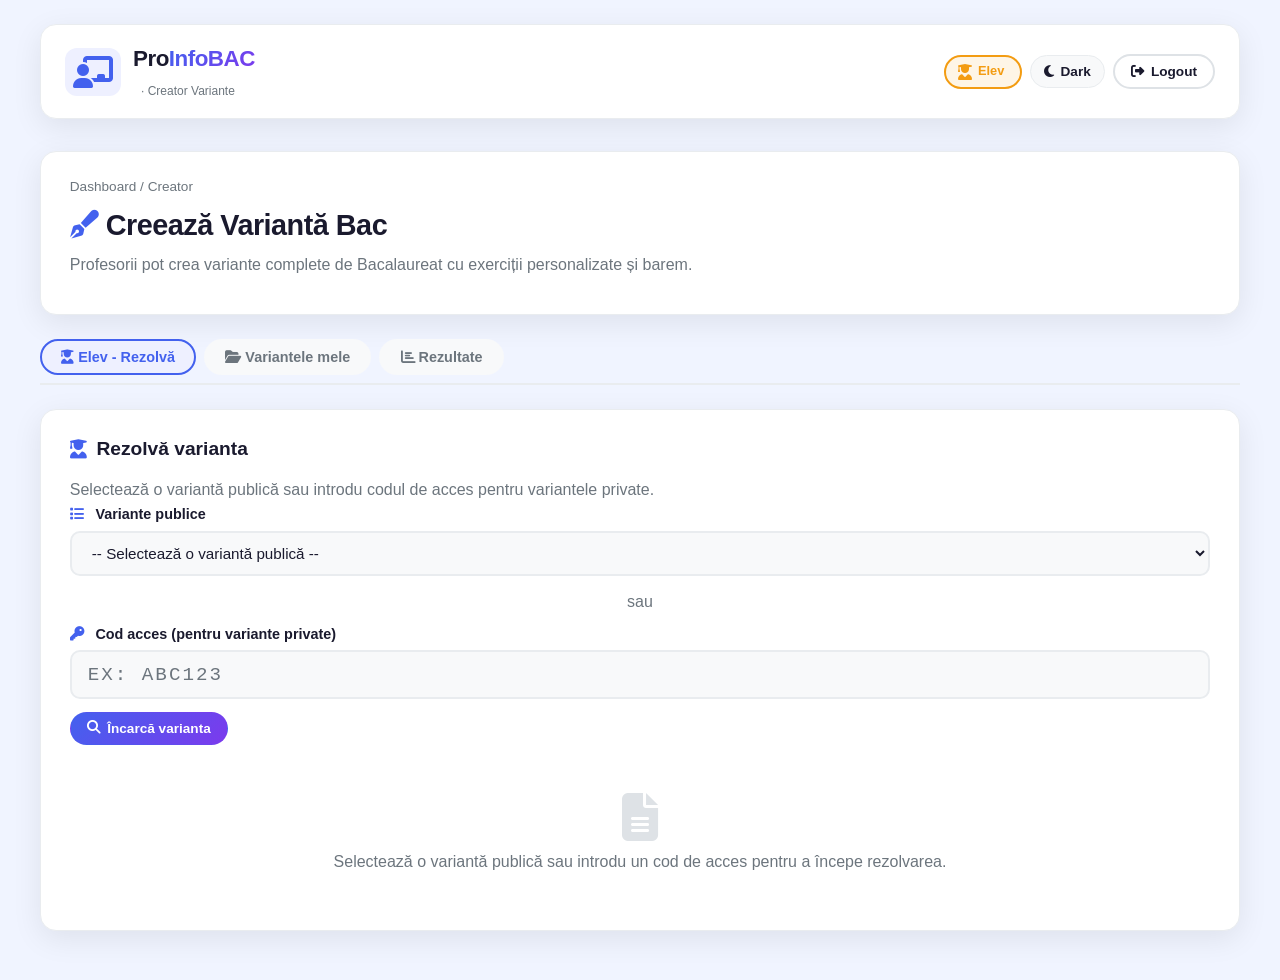
==== frontend/creator.html @ 55541050 "Prima versiune ProInfoBAC" ====
<!DOCTYPE html>
<html lang="ro">
<head>
    <meta charset="UTF-8">
    <meta name="viewport" content="width=device-width, initial-scale=1.0">
    <title>Creator Variante Bac - Profesor</title>
    <link rel="stylesheet" href="https://cdnjs.cloudflare.com/ajax/libs/font-awesome/6.4.0/css/all.min.css">
    <style>
        /* ===== RESET & VARIABILE - DESIGN MODERN ===== */
        * { margin: 0; padding: 0; box-sizing: border-box; }
        
        :root {
            --bg-primary: #f0f4ff;
            --bg-card: #ffffff;
            --bg-input: #f8f9fa;
            --text-primary: #1a1a2e;
            --text-secondary: #6c757d;
            --border-color: #e9ecef;
            --border-dark: #dee2e6;
            --shadow: 0 8px 30px rgba(0,0,0,0.08);
            --shadow-hover: 0 12px 40px rgba(0,0,0,0.15);
            --primary: #4361ee;
            --primary-light: #eef0ff;
            --primary-dark: #3a56d4;
            --success: #2ecc71;
            --danger: #e74c3c;
            --warning: #f39c12;
            --radius: 16px;
            --transition: all 0.3s cubic-bezier(0.4, 0, 0.2, 1);
        }
        
        [data-theme="dark"] {
            --bg-primary: #0f0e17;
            --bg-card: #1a1a2e;
            --bg-input: #1a1a2e;
            --text-primary: #e8e8f0;
            --text-secondary: #a0a0b8;
            --border-color: #2a2a4a;
            --border-dark: #3a3a5a;
            --shadow: 0 8px 30px rgba(0,0,0,0.4);
            --shadow-hover: 0 12px 40px rgba(0,0,0,0.6);
            --primary: #6c8cff;
            --primary-light: #1a2a4a;
        }
        
        body {
            font-family: 'Inter', -apple-system, BlinkMacSystemFont, 'Segoe UI', Roboto, sans-serif;
            background: var(--bg-primary);
            color: var(--text-primary);
            line-height: 1.6;
            padding: 1.5rem;
            min-height: 100vh;
            transition: var(--transition);
        }
        .container { max-width: 1200px; margin: 0 auto; }
        
        ::-webkit-scrollbar { width: 8px; }
        ::-webkit-scrollbar-track { background: var(--bg-primary); }
        ::-webkit-scrollbar-thumb { background: var(--primary); border-radius: 4px; }
        ::-webkit-scrollbar-thumb:hover { background: var(--primary-dark); }
        
        /* ===== HEADER ===== */
        .app-header {
            display: flex;
            justify-content: space-between;
            align-items: center;
            flex-wrap: wrap;
            gap: 1rem;
            margin-bottom: 2rem;
            background: var(--bg-card);
            padding: 1rem 1.5rem;
            border-radius: var(--radius);
            box-shadow: var(--shadow);
            border: 1px solid var(--border-color);
            backdrop-filter: blur(10px);
            transition: var(--transition);
        }
        .logo-area {
            display: flex;
            align-items: center;
            gap: 0.75rem;
            cursor: pointer;
        }
        .logo-area i { 
            font-size: 2rem; 
            color: var(--primary);
            background: var(--primary-light);
            padding: 0.5rem;
            border-radius: 12px;
        }
        .logo-area h1 { 
            font-size: 1.4rem; 
            font-weight: 800; 
            color: var(--text-primary);
            letter-spacing: -0.5px;
        }
        .logo-area h1 span { 
            background: linear-gradient(135deg, var(--primary), #7c3aed);
            -webkit-background-clip: text;
            -webkit-text-fill-color: transparent;
            background-clip: text;
        }
        .logo-area small { 
            font-size: 0.75rem; 
            color: var(--text-secondary); 
            margin-left: 0.5rem; 
            font-weight: 500;
        }
        .header-actions {
            display: flex;
            gap: 0.5rem;
            flex-wrap: wrap;
            align-items: center;
        }
        
        /* ===== ROLE BADGE ===== */
        .role-badge {
            display: inline-flex;
            align-items: center;
            gap: 0.4rem;
            padding: 0.3rem 1rem 0.3rem 0.7rem;
            border-radius: 50px;
            font-size: 0.8rem;
            font-weight: 600;
            border: 2px solid var(--border-color);
            background: var(--bg-input);
            color: var(--text-secondary);
            transition: var(--transition);
        }
        .role-badge i { font-size: 1rem; }
        .role-badge.teacher {
            border-color: var(--primary);
            background: var(--primary-light);
            color: var(--primary);
        }
        .role-badge.student {
            border-color: var(--warning);
            background: rgba(243, 156, 18, 0.1);
            color: var(--warning);
        }
        
        /* ===== BUTOANE ===== */
        .btn {
            display: inline-flex;
            align-items: center;
            gap: 0.4rem;
            padding: 0.5rem 1rem;
            border: none;
            border-radius: 50px;
            font-weight: 600;
            font-size: 0.85rem;
            cursor: pointer;
            transition: var(--transition);
            background: var(--bg-input);
            color: var(--text-primary);
            border: 1px solid var(--border-color);
            text-decoration: none;
        }
        .btn:hover { transform: translateY(-2px); box-shadow: var(--shadow-hover); }
        
        .btn-primary { 
            background: linear-gradient(135deg, var(--primary), #7c3aed);
            color: white; 
            border-color: transparent;
        }
        .btn-primary:hover { 
            transform: translateY(-2px) scale(1.02);
            box-shadow: 0 8px 25px rgba(67, 97, 238, 0.35);
        }
        
        .btn-outline { 
            background: transparent; 
            border: 2px solid var(--border-dark);
            color: var(--text-primary);
        }
        .btn-outline:hover { border-color: var(--primary); color: var(--primary); }
        
        .btn-success { 
            background: linear-gradient(135deg, var(--success), #27ae60);
            color: white;
            border-color: transparent;
        }
        .btn-success:hover { 
            transform: translateY(-2px) scale(1.02);
            box-shadow: 0 8px 25px rgba(46, 204, 113, 0.35);
        }
        
        .btn-danger { 
            background: linear-gradient(135deg, var(--danger), #c0392b);
            color: white;
            border-color: transparent;
        }
        .btn-danger:hover { 
            transform: translateY(-2px) scale(1.02);
            box-shadow: 0 8px 25px rgba(231, 76, 60, 0.35);
        }
        
        .btn-theme {
            background: var(--bg-input);
            border: 1px solid var(--border-color);
            color: var(--text-primary);
            padding: 0.5rem 0.8rem;
        }
        .btn-theme:hover { border-color: var(--primary); color: var(--primary); }
        
        .btn-sm { padding: 0.3rem 0.7rem; font-size: 0.75rem; }
        
        /* ===== CARDS ===== */
        .card {
            background: var(--bg-card);
            border-radius: var(--radius);
            padding: 1.5rem 1.8rem;
            box-shadow: var(--shadow);
            margin-bottom: 1.5rem;
            border: 1px solid var(--border-color);
            transition: var(--transition);
        }
        .card:hover { box-shadow: var(--shadow-hover); }
        .card-title {
            font-size: 1.2rem;
            font-weight: 700;
            margin-bottom: 0.8rem;
            display: flex;
            align-items: center;
            gap: 0.6rem;
            color: var(--text-primary);
        }
        .card-title i { color: var(--primary); }
        
        .breadcrumb {
            font-size: 0.85rem;
            color: var(--text-secondary);
            margin: 0 0 0.25rem 0;
            font-weight: 500;
        }
        .page-title {
            font-size: 1.8rem;
            font-weight: 800;
            margin: 0 0 0.25rem 0;
            color: var(--text-primary);
            letter-spacing: -0.5px;
        }
        .page-description {
            font-size: 1rem;
            color: var(--text-secondary);
            margin: 0 0 0.75rem 0;
        }
        
        /* ===== FORM ===== */
        .form-group {
            display: flex;
            flex-direction: column;
            gap: 0.3rem;
            margin-bottom: 0.8rem;
        }
        .form-group label {
            font-weight: 600;
            font-size: 0.9rem;
            display: flex;
            align-items: center;
            gap: 0.4rem;
            color: var(--text-primary);
        }
        .form-group label i { color: var(--primary); width: 1.2rem; }
        .form-control {
            padding: 0.7rem 1rem;
            border: 2px solid var(--border-color);
            border-radius: 10px;
            font-size: 0.95rem;
            transition: var(--transition);
            background: var(--bg-input);
            color: var(--text-primary);
            font-family: inherit;
        }
        .form-control:focus {
            outline: none;
            border-color: var(--primary);
            background: var(--bg-card);
            box-shadow: 0 0 0 4px rgba(67,97,238,0.15);
        }
        .form-control::placeholder { color: var(--text-secondary); }
        textarea.form-control {
            min-height: 80px;
            resize: vertical;
            font-family: 'JetBrains Mono', monospace;
            font-size: 0.9rem;
        }
        select.form-control { appearance: auto; cursor: pointer; }
        
        /* ===== IMAGE UPLOAD ===== */
        .image-upload-container {
            display: flex;
            flex-direction: column;
            gap: 0.5rem;
            margin-top: 0.3rem;
        }
        .image-upload-container .preview {
            max-width: 100%;
            max-height: 200px;
            border-radius: 8px;
            border: 2px solid var(--border-color);
            overflow: hidden;
            display: none;
        }
        .image-upload-container .preview img {
            width: 100%;
            height: auto;
            max-height: 200px;
            object-fit: contain;
            background: var(--bg-input);
        }
        .image-upload-container .file-input-wrapper {
            display: flex;
            align-items: center;
            gap: 0.5rem;
            flex-wrap: wrap;
        }
        .image-upload-container .file-input-wrapper input[type="file"] {
            display: none;
        }
        .image-upload-container .file-input-wrapper .file-label {
            display: inline-flex;
            align-items: center;
            gap: 0.4rem;
            padding: 0.4rem 1rem;
            border: 2px dashed var(--border-color);
            border-radius: 8px;
            cursor: pointer;
            transition: var(--transition);
            color: var(--text-secondary);
            font-size: 0.85rem;
        }
        .image-upload-container .file-input-wrapper .file-label:hover {
            border-color: var(--primary);
            color: var(--primary);
        }
        .image-upload-container .remove-image {
            color: var(--danger);
            cursor: pointer;
            font-size: 0.8rem;
            display: none;
        }
        .image-upload-container .remove-image:hover {
            text-decoration: underline;
        }
        
        /* ===== EXERCIȚIU ITEM ===== */
        .exercitiu-item {
            background: var(--bg-card);
            border-radius: 12px;
            padding: 1rem;
            margin-bottom: 0.8rem;
            border: 1px solid var(--border-color);
            transition: var(--transition);
        }
        .exercitiu-item:hover { border-color: var(--primary); box-shadow: var(--shadow-hover); }
        .exercitiu-header {
            display: flex;
            justify-content: space-between;
            align-items: center;
            flex-wrap: wrap;
            gap: 0.5rem;
            margin-bottom: 0.5rem;
        }
        .exercitiu-header .nr {
            font-weight: 700;
            color: var(--primary);
            font-size: 0.9rem;
        }
        .optiuni-grid {
            display: grid;
            grid-template-columns: 1fr 1fr;
            gap: 0.5rem;
        }
        @media (max-width: 600px) { .optiuni-grid { grid-template-columns: 1fr; } }
        .optiune-item {
            display: flex;
            align-items: center;
            gap: 0.5rem;
            padding: 0.4rem 0.8rem;
            background: var(--bg-input);
            border-radius: 8px;
            border: 1px solid var(--border-color);
        }
        .optiune-item input[type="radio"] {
            accent-color: var(--primary);
            width: 16px;
            height: 16px;
        }
        .optiune-item input[type="text"] {
            border: none;
            background: transparent;
            flex: 1;
            padding: 0.2rem;
            font-size: 0.9rem;
            color: var(--text-primary);
        }
        .optiune-item input[type="text"]:focus { outline: none; }
        
        /* ===== RESTRICȚIE PROFESOR ===== */
        .restrictie-profesor {
            background: rgba(231, 76, 60, 0.08);
            border: 2px solid var(--danger);
            border-radius: var(--radius);
            padding: 1.5rem;
            text-align: center;
            color: var(--danger);
        }
        .restrictie-profesor i { font-size: 2.5rem; display: block; margin-bottom: 0.5rem; }
        .restrictie-profesor h3 { margin-bottom: 0.3rem; }
        
        /* ===== TAB-URI ===== */
        .taburi {
            display: flex;
            gap: 0.5rem;
            flex-wrap: wrap;
            margin-bottom: 1.5rem;
            border-bottom: 2px solid var(--border-color);
            padding-bottom: 0.5rem;
        }
        .tab {
            padding: 0.5rem 1.2rem;
            border-radius: 50px;
            cursor: pointer;
            font-weight: 600;
            font-size: 0.9rem;
            transition: var(--transition);
            background: var(--bg-input);
            color: var(--text-secondary);
            border: 2px solid transparent;
        }
        .tab:hover { border-color: var(--border-dark); }
        .tab.active {
            background: var(--primary-light);
            color: var(--primary);
            border-color: var(--primary);
        }
        
        .tab-content { display: none; }
        .tab-content.active { display: block; }
        
        /* ===== TOGGLE SWITCH ===== */
        .toggle-container {
            display: flex;
            align-items: center;
            gap: 0.75rem;
            padding: 0.5rem 0;
            flex-wrap: wrap;
        }
        .toggle-container .toggle-label {
            font-weight: 600;
            font-size: 0.9rem;
            color: var(--text-primary);
            cursor: pointer;
            user-select: none;
        }
        .toggle-switch {
            position: relative;
            width: 52px;
            height: 28px;
            cursor: pointer;
            flex-shrink: 0;
        }
        .toggle-switch input {
            opacity: 0;
            width: 0;
            height: 0;
        }
        .toggle-slider {
            position: absolute;
            top: 0;
            left: 0;
            right: 0;
            bottom: 0;
            background: var(--warning);
            border-radius: 28px;
            transition: var(--transition);
            box-shadow: inset 0 2px 4px rgba(0,0,0,0.2);
        }
        .toggle-slider::before {
            content: "🔒";
            position: absolute;
            height: 22px;
            width: 22px;
            left: 3px;
            bottom: 3px;
            background: white;
            border-radius: 50%;
            transition: var(--transition);
            display: flex;
            align-items: center;
            justify-content: center;
            font-size: 12px;
            line-height: 1;
        }
        .toggle-switch input:checked + .toggle-slider {
            background: var(--success);
        }
        .toggle-switch input:checked + .toggle-slider::before {
            content: "🌍";
            transform: translateX(24px);
        }
        .toggle-status {
            font-size: 0.85rem;
            font-weight: 700;
            padding: 0.2rem 0.8rem;
            border-radius: 50px;
            transition: var(--transition);
        }
        .toggle-status.public {
            background: rgba(46, 204, 113, 0.15);
            color: var(--success);
        }
        .toggle-status.private {
            background: rgba(243, 156, 18, 0.15);
            color: var(--warning);
        }
        
        .badge-status {
            display: inline-block;
            padding: 0.15rem 0.6rem;
            border-radius: 50px;
            font-size: 0.7rem;
            font-weight: 600;
        }
        .badge-status.pending { background: var(--warning); color: white; }
        .badge-status.graded { background: var(--success); color: white; }
        .badge-status.published { background: var(--primary); color: white; }
        .badge-status.public { background: #e8f5e9; color: #2e7d32; }
        [data-theme="dark"] .badge-status.public { background: #1a3a2a; color: #6bffa8; }
        .badge-status.private { background: #fff3e0; color: #e65100; }
        [data-theme="dark"] .badge-status.private { background: #3a2a1a; color: #ffa86b; }
        
        .varianta-lista-item {
            background: var(--bg-card);
            border-radius: 12px;
            padding: 1rem;
            margin-bottom: 0.8rem;
            border: 1px solid var(--border-color);
            display: flex;
            justify-content: space-between;
            align-items: center;
            flex-wrap: wrap;
            gap: 0.5rem;
            transition: var(--transition);
        }
        .varianta-lista-item:hover { border-color: var(--primary); box-shadow: var(--shadow-hover); }
        .varianta-lista-item .info {
            display: flex;
            flex-direction: column;
            gap: 0.2rem;
        }
        .varianta-lista-item .info .titlu {
            font-weight: 700;
            color: var(--text-primary);
        }
        .varianta-lista-item .info .detalii {
            font-size: 0.85rem;
            color: var(--text-secondary);
        }
        .varianta-lista-item .info .cod-acces {
            font-size: 0.8rem;
            color: var(--primary);
            font-family: monospace;
        }
        
        .rezultat-elev {
            background: var(--bg-input);
            border-radius: 12px;
            padding: 1rem;
            margin-bottom: 0.8rem;
            border-left: 4px solid var(--primary);
        }
        .rezultat-elev .elev-info {
            display: flex;
            justify-content: space-between;
            flex-wrap: wrap;
            gap: 0.5rem;
            margin-bottom: 0.5rem;
        }
        .rezultat-elev .elev-info strong { color: var(--primary); }
        .rezultat-elev .raspuns-elev {
            font-family: 'JetBrains Mono', monospace;
            background: var(--bg-card);
            padding: 0.5rem;
            border-radius: 8px;
            font-size: 0.85rem;
            white-space: pre-wrap;
        }
        .nota-input {
            width: 80px;
            padding: 0.3rem 0.5rem;
            border: 2px solid var(--border-color);
            border-radius: 8px;
            background: var(--bg-input);
            color: var(--text-primary);
            font-weight: 600;
        }
        .nota-input:focus {
            outline: none;
            border-color: var(--primary);
        }
        .feedback-input {
            width: 100%;
            padding: 0.5rem;
            border: 2px solid var(--border-color);
            border-radius: 8px;
            background: var(--bg-input);
            color: var(--text-primary);
            font-family: inherit;
            resize: vertical;
            min-height: 60px;
        }
        .feedback-input:focus {
            outline: none;
            border-color: var(--primary);
        }
        
        .empty-state {
            text-align: center;
            padding: 2rem;
            color: var(--text-secondary);
        }
        .empty-state i { font-size: 3rem; margin-bottom: 0.5rem; color: var(--border-dark); }
        
        .text-muted { color: var(--text-secondary); }
        
        /* ===== LINK GENERAT ===== */
        .link-generat-container {
            background: var(--primary-light);
            border-radius: var(--radius);
            padding: 1.5rem;
            border: 2px solid var(--primary);
            display: none;
            gap: 1rem;
            align-items: center;
            flex-wrap: wrap;
            margin-top: 1rem;
        }
        
        /* ===== TOAST ===== */
        .toast {
            position: fixed;
            bottom: 20px;
            right: 20px;
            background: var(--bg-card);
            color: var(--text-primary);
            padding: 0.8rem 1.2rem;
            border-radius: 8px;
            box-shadow: var(--shadow-hover);
            border-left: 4px solid var(--success);
            z-index: 9999;
            font-weight: 600;
            animation: fadeIn 0.3s ease;
            border: 1px solid var(--border-color);
            max-width: 400px;
        }
        
        @keyframes fadeIn {
            from { opacity: 0; transform: translateY(-10px); }
            to { opacity: 1; transform: translateY(0); }
        }
        
        /* ===== GRID ===== */
        .grid-2 {
            display: grid;
            grid-template-columns: 1fr 1fr;
            gap: 1rem;
        }
        @media (max-width: 768px) { .grid-2 { grid-template-columns: 1fr; } }
        
        /* ===== RESPONSIVE ===== */
        @media (max-width: 768px) {
            .app-header { flex-direction: column; text-align: center; }
            .header-actions { justify-content: center; }
            .card { padding: 1rem; }
            .taburi { justify-content: center; }
            .link-generat-container { flex-direction: column; text-align: center; }
            .varianta-lista-item { flex-direction: column; align-items: stretch; text-align: center; }
            .varianta-lista-item .actions { justify-content: center; }
            .optiuni-grid { grid-template-columns: 1fr; }
            .toggle-container { justify-content: center; }
        }
        @media (max-width: 600px) {
            body { padding: 0.8rem; }
            .page-title { font-size: 1.4rem; }
        }
    </style>
</head>
<body>

    <div class="container">

        <!-- ===== HEADER ===== -->
        <header class="app-header">
            <div class="logo-area" onclick="window.location.href='/dashboard'">
                <i class="fas fa-chalkboard-teacher"></i>
                <div>
                    <h1>Pro<span>InfoBAC</span></h1>
                    <small>· Creator Variante</small>
                </div>
            </div>
            <div class="header-actions">
                <span class="role-badge" id="role-badge">
                    <i class="fas fa-user-graduate"></i>
                    <span id="role-text">Elev</span>
                </span>
                <button class="btn btn-theme" onclick="toggleTheme()" id="theme-btn">
                    <i class="fas fa-moon" id="theme-icon"></i>
                    <span id="theme-text">Dark</span>
                </button>
                <button class="btn btn-outline" onclick="window.location.href='/'">
                    <i class="fas fa-sign-out-alt"></i> Logout
                </button>
            </div>
        </header>

        <!-- ===== PAGE TITLE ===== -->
        <div class="card">
            <div class="breadcrumb">Dashboard / Creator</div>
            <h1 class="page-title"><i class="fas fa-pen-fancy" style="color:var(--primary);"></i> Creează Variantă Bac</h1>
            <p class="page-description">Profesorii pot crea variante complete de Bacalaureat cu exerciții personalizate și barem.</p>
        </div>

        <!-- ===== TAB-URI ===== -->
        <div class="taburi">
            <button class="tab active" onclick="switchTab('profesor')" id="tab-profesor">
                <i class="fas fa-pen"></i> Profesor - Creează
            </button>
            <button class="tab" onclick="switchTab('elev')" id="tab-elev">
                <i class="fas fa-user-graduate"></i> Elev - Rezolvă
            </button>
            <button class="tab" onclick="switchTab('variante')" id="tab-variante">
                <i class="fas fa-folder-open"></i> Variantele mele
            </button>
            <button class="tab" onclick="switchTab('rezultate')" id="tab-rezultate">
                <i class="fas fa-chart-bar"></i> Rezultate
            </button>
        </div>

        <!-- ============================================================ -->
        <!-- TAB 1: PROFESOR - CREEAZĂ VARIANTĂ -->
        <!-- ============================================================ -->
        <div id="tab-profesor-content" class="tab-content active fade-in">

            <!-- Setări generale -->
            <div class="card">
                <div class="card-title"><i class="fas fa-cog"></i> Setări variantă</div>
                <div class="grid-2">
                    <div class="form-group">
                        <label><i class="fas fa-tag"></i> Titlu variantă</label>
                        <input class="form-control" id="varianta-titlu" placeholder="Ex: Varianta 1 - Algoritmi" value="Varianta 1 - Algoritmi" />
                    </div>
                    <div class="form-group">
                        <label><i class="fas fa-calendar"></i> Anul</label>
                        <input class="form-control" id="varianta-an" placeholder="Ex: 2025" value="2025" />
                    </div>
                </div>
                <div class="form-group">
                    <label><i class="fas fa-info-circle"></i> Descriere</label>
                    <input class="form-control" id="varianta-desc" placeholder="Descrierea variantei" value="Test pentru pregătirea examenului de Bacalaureat" />
                </div>
                
                <!-- Toggle Public/Privat -->
                <div class="form-group">
                    <label><i class="fas fa-globe"></i> Vizibilitate</label>
                    <div class="toggle-container">
                        <span class="toggle-label" onclick="setPublic(false)">🔒 Privată</span>
                        <label class="toggle-switch">
                            <input type="checkbox" id="varianta-publica" onchange="updateToggleStatus()" checked />
                            <span class="toggle-slider"></span>
                        </label>
                        <span class="toggle-label" onclick="setPublic(true)">🌍 Publică</span>
                        <span class="toggle-status public" id="toggle-status-label">🌍 Publică</span>
                    </div>
                    <small class="text-muted" style="font-size:0.8rem;" id="vizibilitate-text">
                        ✅ Varianta va fi vizibilă pentru toți elevii fără cod de acces.
                    </small>
                </div>
            </div>

            <!-- SUBIECTUL I - GRILĂ -->
            <div class="card">
                <div class="card-title"><i class="fas fa-check-circle" style="color:var(--success);"></i> Subiectul I - Grilă (5 întrebări)</div>
                <p class="text-muted" style="margin-bottom:1rem;">Fiecare întrebare are 4 opțiuni (A, B, C, D) și un răspuns corect.</p>
                
                <div id="s1-container"></div>
                
                <button class="btn btn-primary" onclick="adaugaExercitiuS1()">
                    <i class="fas fa-plus"></i> Adaugă întrebare S1
                </button>
            </div>

            <!-- SUBIECTUL II - PSEUDOCOD / COD -->
            <div class="card">
                <div class="card-title"><i class="fas fa-code" style="color:var(--warning);"></i> Subiectul II - Pseudocod / Programare (3 întrebări)</div>
                <p class="text-muted" style="margin-bottom:1rem;">
                    <strong>Exercițiul 1</strong> este de tip <strong>Pseudocod</strong> (conform modelului Bac).
                </p>
                <div id="s2-container"></div>
                <button class="btn btn-primary" onclick="adaugaExercitiuS2()">
                    <i class="fas fa-plus"></i> Adaugă întrebare S2
                </button>
            </div>

            <!-- SUBIECTUL III - PROGRAMARE C++ -->
            <div class="card">
                <div class="card-title"><i class="fas fa-laptop-code" style="color:var(--danger);"></i> Subiectul III - Programare C++ (2 probleme)</div>
                <div id="s3-container"></div>
                <button class="btn btn-primary" onclick="adaugaExercitiuS3()">
                    <i class="fas fa-plus"></i> Adaugă problemă S3
                </button>
            </div>

            <!-- Butoane acțiune -->
            <div class="card">
                <div style="display:flex; gap:0.75rem; flex-wrap:wrap; justify-content:center;">
                    <button class="btn btn-success" onclick="publicaVarianta()" style="padding:0.8rem 2rem; font-size:1.1rem;">
                        <i class="fas fa-paper-plane"></i> Publică Varianta
                    </button>
                    <button class="btn btn-outline" onclick="resetVarianta()">
                        <i class="fas fa-undo"></i> Resetează
                    </button>
                </div>
            </div>

            <div id="link-generat-container" class="link-generat-container"></div>
        </div>

        <!-- ============================================================ -->
        <!-- TAB 2: ELEV - REZOLVĂ -->
        <!-- ============================================================ -->
        <div id="tab-elev-content" class="tab-content fade-in">
            <div class="card">
                <div class="card-title"><i class="fas fa-user-graduate"></i> Rezolvă varianta</div>
                <p class="text-muted">
                    Selectează o variantă publică sau introdu codul de acces pentru variantele private.
                </p>
                
                <div class="form-group">
                    <label><i class="fas fa-list"></i> Variante publice</label>
                    <select class="form-control" id="varianta-select-publica" onchange="incarcaVariantaPublica()">
                        <option value="">-- Selectează o variantă publică --</option>
                    </select>
                </div>
                
                <div style="text-align:center; color:var(--text-secondary); margin:0.5rem 0;">sau</div>
                
                <div class="form-group">
                    <label><i class="fas fa-key"></i> Cod acces (pentru variante private)</label>
                    <input class="form-control" id="cod-acces-elev" placeholder="Ex: ABC123" style="font-family:monospace; font-size:1.2rem; text-transform:uppercase; letter-spacing:2px;" />
                </div>
                <button class="btn btn-primary" onclick="incarcaVariantaDupaCod()">
                    <i class="fas fa-search"></i> Încarcă varianta
                </button>

                <div id="elev-rezolvare-container" style="margin-top:1rem;">
                    <div class="empty-state">
                        <i class="fas fa-file-alt"></i>
                        <p>Selectează o variantă publică sau introdu un cod de acces pentru a începe rezolvarea.</p>
                    </div>
                </div>

                <button class="btn btn-success" onclick="trimiteRezolvareElev()" id="btn-trimite-elev" style="display:none; margin-top:1rem;">
                    <i class="fas fa-paper-plane"></i> Trimite rezolvarea
                </button>
            </div>
        </div>

        <!-- ============================================================ -->
        <!-- TAB 3: VARIANTELE MELE -->
        <!-- ============================================================ -->
        <div id="tab-variante-content" class="tab-content fade-in">
            <div class="card">
                <div class="card-title"><i class="fas fa-folder-open"></i> Variantele mele publicate</div>
                <div id="variante-lista-container"></div>
            </div>
        </div>

        <!-- ============================================================ -->
        <!-- TAB 4: REZULTATE -->
        <!-- ============================================================ -->
        <div id="tab-rezultate-content" class="tab-content fade-in">
            <div class="card">
                <div class="card-title"><i class="fas fa-chart-bar"></i> Rezultatele elevilor</div>

                <div class="form-group">
                    <label><i class="fas fa-list"></i> Alege varianta</label>
                    <select class="form-control" id="varianta-select-rezultate" onchange="incarcaRezultate()">
                        <option value="">-- Selectează o variantă --</option>
                    </select>
                </div>

                <div id="rezultate-container">
                    <div class="empty-state">
                        <i class="fas fa-inbox"></i>
                        <p>Nu există rezultate pentru varianta selectată.</p>
                    </div>
                </div>
            </div>
        </div>

    </div>

    <script>
        // ============================================================
        // TOGGLE THEME
        // ============================================================
        function toggleTheme() {
            const html = document.documentElement;
            const current = html.getAttribute('data-theme');
            const next = current === 'dark' ? 'light' : 'dark';
            html.setAttribute('data-theme', next);
            document.getElementById('theme-icon').className = next === 'dark' ? 'fas fa-sun' : 'fas fa-moon';
            document.getElementById('theme-text').textContent = next === 'dark' ? 'Light' : 'Dark';
            localStorage.setItem('theme', next);
        }

        document.addEventListener('DOMContentLoaded', async () => {
            const saved = localStorage.getItem('theme') || 'light';
            document.documentElement.setAttribute('data-theme', saved);
            document.getElementById('theme-icon').className = saved === 'dark' ? 'fas fa-sun' : 'fas fa-moon';
            document.getElementById('theme-text').textContent = saved === 'dark' ? 'Light' : 'Dark';
            
            await verificaRol();
            
            for (let i = 0; i < 5; i++) adaugaExercitiuS1();
            for (let i = 0; i < 3; i++) adaugaExercitiuS2();
            for (let i = 0; i < 2; i++) adaugaExercitiuS3();
            
            incarcaVarianteSelectRezultate();
            incarcaVarianteLista();
            incarcaVariantePublice();
            
            updateToggleStatus();
        });

        // ============================================================
        // UPDATE TOGGLE STATUS
        // ============================================================
        function updateToggleStatus() {
            const checkbox = document.getElementById('varianta-publica');
            const statusLabel = document.getElementById('toggle-status-label');
            const vizibilitateText = document.getElementById('vizibilitate-text');
            
            if (checkbox.checked) {
                statusLabel.textContent = '🌍 Publică';
                statusLabel.className = 'toggle-status public';
                vizibilitateText.textContent = '✅ Varianta va fi vizibilă pentru toți elevii fără cod de acces.';
                vizibilitateText.style.color = 'var(--success)';
            } else {
                statusLabel.textContent = '🔒 Privată';
                statusLabel.className = 'toggle-status private';
                vizibilitateText.textContent = '🔒 Varianta va fi privată. Elevii vor avea nevoie de un cod de acces.';
                vizibilitateText.style.color = 'var(--warning)';
            }
        }

        function setPublic(val) {
            document.getElementById('varianta-publica').checked = val;
            updateToggleStatus();
        }

        // ============================================================
        // VERIFICĂ ROLUL UTILIZATORULUI
        // ============================================================
        async function verificaRol() {
            try {
                const response = await fetch('/api/user', {
                    method: 'GET',
                    headers: { 'Content-Type': 'application/json' }
                });
                
                if (response.ok) {
                    const data = await response.json();
                    rolUtilizator = data.role || 'student';
                } else {
                    const savedRole = localStorage.getItem('rolUtilizator');
                    rolUtilizator = savedRole || 'student';
                }
            } catch (error) {
                const savedRole = localStorage.getItem('rolUtilizator');
                rolUtilizator = savedRole || 'student';
            }
            
            // Actualizăm indicatorul de rol
            const roleBadge = document.getElementById('role-badge');
            const roleText = document.getElementById('role-text');
            
            if (rolUtilizator === 'teacher') {
                roleBadge.className = 'role-badge teacher';
                roleBadge.querySelector('i').className = 'fas fa-chalkboard-teacher';
                roleText.textContent = 'Profesor';
                
                // Profesorul vede toate tab-urile
                document.getElementById('tab-profesor').style.display = 'inline-flex';
                if (document.getElementById('tab-profesor-content').innerHTML.includes('restrictie-profesor')) {
                    location.reload();
                }
            } else {
                roleBadge.className = 'role-badge student';
                roleBadge.querySelector('i').className = 'fas fa-user-graduate';
                roleText.textContent = 'Elev';
                
                // Elevul vede doar tab-urile de rezolvare
                document.getElementById('tab-profesor').style.display = 'none';
                document.getElementById('tab-profesor-content').innerHTML = `
                    <div class="restrictie-profesor" style="margin:1rem;">
                        <i class="fas fa-lock"></i>
                        <h3>Acces restricționat</h3>
                        <p>Doar profesorii pot crea variante de Bacalaureat.</p>
                        <p style="font-size:0.9rem; margin-top:0.5rem;">
                            <i class="fas fa-info-circle"></i> Rolul tău actual: <strong>Elev</strong>
                        </p>
                        <p style="font-size:0.85rem; margin-top:0.5rem; color:var(--text-secondary);">
                            Poți rezolva variantele create de profesori în tab-ul "Elev - Rezolvă".
                        </p>
                        <button class="btn btn-primary" onclick="window.location.href='/login'" style="margin-top:0.8rem;">
                            <i class="fas fa-sign-in-alt"></i> Autentifică-te ca profesor
                        </button>
                    </div>
                `;
                switchTab('elev');
            }
        }

        // ============================================================
        // VARIABILE GLOBALE
        // ============================================================
        let idCounter = 0;
        let variantePublicate = JSON.parse(localStorage.getItem('varianteBac')) || [];
        let rezultateElevi = JSON.parse(localStorage.getItem('rezultateElevi')) || {};
        let variantaCurentaElev = null;
        let rolUtilizator = 'student';
        let idCounterS1 = 0;
        let idCounterS2 = 0;
        let idCounterS3 = 0;

        // ============================================================
        // FUNCȚIE PENTRU ÎNCĂRCARE IMAGINE
        // ============================================================
        function setupImageUpload(inputId, previewId, removeId) {
            const input = document.getElementById(inputId);
            const preview = document.getElementById(previewId);
            const removeBtn = document.getElementById(removeId);
            
            if (!input) return;
            
            input.addEventListener('change', function(e) {
                const file = this.files[0];
                if (file) {
                    const reader = new FileReader();
                    reader.onload = function(event) {
                        preview.innerHTML = `<img src="${event.target.result}" alt="Imagine exercițiu">`;
                        preview.style.display = 'block';
                        if (removeBtn) removeBtn.style.display = 'inline';
                    };
                    reader.readAsDataURL(file);
                }
            });
            
            if (removeBtn) {
                removeBtn.addEventListener('click', function() {
                    input.value = '';
                    preview.innerHTML = '';
                    preview.style.display = 'none';
                    this.style.display = 'none';
                });
            }
        }

        // ============================================================
        // FUNCȚII EXERCIȚII - SUBIECTUL I
        // ============================================================
        function adaugaExercitiuS1() {
            const container = document.getElementById('s1-container');
            const idx = container.children.length + 1;
            const counter = idCounterS1++;
            const div = document.createElement('div');
            div.className = 'exercitiu-item fade-in';
            div.id = 's1-' + counter;
            div.innerHTML = `
                <div class="exercitiu-header">
                    <span class="nr">#${idx}</span>
                    <button class="btn btn-danger btn-sm" onclick="stergeExercitiu('s1-${counter}')">
                        <i class="fas fa-trash"></i>
                    </button>
                </div>
                <div class="form-group">
                    <label><i class="fas fa-question-circle"></i> Enunț</label>
                    <textarea class="form-control" placeholder="Scrie întrebarea aici...">Care dintre următoarele afirmații este corectă?</textarea>
                </div>
                <div class="form-group">
                    <label><i class="fas fa-image"></i> Imagine (opțional)</label>
                    <div class="image-upload-container">
                        <div class="preview" id="preview-s1-${counter}"></div>
                        <div class="file-input-wrapper">
                            <label class="file-label" for="image-s1-${counter}">
                                <i class="fas fa-upload"></i> Încarcă imagine
                            </label>
                            <input type="file" id="image-s1-${counter}" accept="image/*" />
                            <span class="remove-image" id="remove-s1-${counter}">✕ Elimină</span>
                        </div>
                    </div>
                </div>
                <div class="form-group">
                    <label><i class="fas fa-list-ul"></i> Opțiuni</label>
                    <div class="optiuni-grid">
                        <div class="optiune-item"><span>A)</span> <input type="text" placeholder="Opțiunea A" value="Opțiunea A" /></div>
                        <div class="optiune-item"><span>B)</span> <input type="text" placeholder="Opțiunea B" value="Opțiunea B" /></div>
                        <div class="optiune-item"><span>C)</span> <input type="text" placeholder="Opțiunea C" value="Opțiunea C" /></div>
                        <div class="optiune-item"><span>D)</span> <input type="text" placeholder="Opțiunea D" value="Opțiunea D" /></div>
                    </div>
                </div>
                <div class="form-group">
                    <label><i class="fas fa-check-circle" style="color:var(--success);"></i> Răspuns corect</label>
                    <select class="form-control" style="width:150px;">
                        <option value="0">A</option>
                        <option value="1">B</option>
                        <option value="2">C</option>
                        <option value="3">D</option>
                    </select>
                </div>
                <div class="form-group">
                    <label><i class="fas fa-lightbulb" style="color:var(--warning);"></i> Hint (opțional)</label>
                    <input class="form-control" placeholder="Hint pentru elev..." value="Gândește-te la definiția conceptului." />
                </div>
            `;
            container.appendChild(div);
            setupImageUpload(`image-s1-${counter}`, `preview-s1-${counter}`, `remove-s1-${counter}`);
        }

        // ============================================================
        // FUNCȚII EXERCIȚII - SUBIECTUL II
        // ============================================================
        function adaugaExercitiuS2() {
            const container = document.getElementById('s2-container');
            const idx = container.children.length + 1;
            const counter = idCounterS2++;
            const div = document.createElement('div');
            div.className = 'exercitiu-item fade-in';
            div.id = 's2-' + counter;
            const isFirst = (idx === 1);
            div.innerHTML = `
                <div class="exercitiu-header">
                    <span class="nr">#${idx}</span>
                    <button class="btn btn-danger btn-sm" onclick="stergeExercitiu('s2-${counter}')">
                        <i class="fas fa-trash"></i>
                    </button>
                </div>
                <div class="form-group">
                    <label><i class="fas fa-question-circle"></i> Enunț</label>
                    <textarea class="form-control" placeholder="Scrie enunțul problemei...">${isFirst ? 
                        'Algoritmul alăturat este reprezentat în pseudocod.\nS-a notat cu a%b restul împărțirii numărului natural a la numărul natural nenul b și cu [c] partea întreagă a numărului real c.\n\na. Scrieți valorile afișate dacă se citește numărul 240107.\nb. Scrieți cel mai mic și cel mai mare număr din intervalul [10^5, 10^6), cu cifre distincte...\nc. Scrieți programul C/C++ corespunzător algoritmului dat.\nd. Scrieți în pseudocod un algoritm echivalent cu cel dat...' : 
                        'Scrieți enunțul pentru această problemă...'}</textarea>
                </div>
                <div class="form-group">
                    <label><i class="fas fa-image"></i> Imagine (opțional)</label>
                    <div class="image-upload-container">
                        <div class="preview" id="preview-s2-${counter}"></div>
                        <div class="file-input-wrapper">
                            <label class="file-label" for="image-s2-${counter}">
                                <i class="fas fa-upload"></i> Încarcă imagine
                            </label>
                            <input type="file" id="image-s2-${counter}" accept="image/*" />
                            <span class="remove-image" id="remove-s2-${counter}">✕ Elimină</span>
                        </div>
                    </div>
                </div>
                <div class="form-group">
                    <label><i class="fas fa-check-circle" style="color:var(--success);"></i> Barem (rezolvarea corectă)</label>
                    <textarea class="form-control" placeholder="Scrie rezolvarea corectă...">${isFirst ? 
                        'a) 0 0 0 1 1\nb) Cel mai mic: 102345, Cel mai mare: 987654\nc) Vezi programul C/C++ mai jos...\nd) Algoritmul echivalent cu test final...' : 
                        'Rezolvarea corectă aici...'}</textarea>
                </div>
                <div class="form-group">
                    <label><i class="fas fa-tag"></i> Tip</label>
                    <select class="form-control" ${isFirst ? 'disabled' : ''}>
                        <option value="pseudocod" ${isFirst ? 'selected' : ''}>Pseudocod</option>
                        <option value="cod" ${!isFirst ? 'selected' : ''}>Cod C/C++</option>
                        <option value="siruri">Șiruri de caractere</option>
                    </select>
                    ${isFirst ? '<small style="color:var(--text-secondary); font-size:0.75rem; display:block; margin-top:0.2rem;">🔒 Primul exercițiu este de tip Pseudocod (conform modelului Bac)</small>' : ''}
                </div>
                <div class="form-group">
                    <label><i class="fas fa-lightbulb" style="color:var(--warning);"></i> Hint (opțional)</label>
                    <input class="form-control" placeholder="Hint pentru elev..." value="${isFirst ? 'Urmărește execuția algoritmului pas cu pas.' : 'Gândește-te la structura algoritmului.'}" />
                </div>
            `;
            container.appendChild(div);
            setupImageUpload(`image-s2-${counter}`, `preview-s2-${counter}`, `remove-s2-${counter}`);
        }

        // ============================================================
        // FUNCȚII EXERCIȚII - SUBIECTUL III
        // ============================================================
        function adaugaExercitiuS3() {
            const container = document.getElementById('s3-container');
            const idx = container.children.length + 1;
            const counter = idCounterS3++;
            const div = document.createElement('div');
            div.className = 'exercitiu-item fade-in';
            div.id = 's3-' + counter;
            div.innerHTML = `
                <div class="exercitiu-header">
                    <span class="nr">#${idx}</span>
                    <button class="btn btn-danger btn-sm" onclick="stergeExercitiu('s3-${counter}')">
                        <i class="fas fa-trash"></i>
                    </button>
                </div>
                <div class="form-group">
                    <label><i class="fas fa-question-circle"></i> Cerința problemei</label>
                    <textarea class="form-control" placeholder="Scrie cerința problemei...">Scrieți un program C/C++ care citește un număr n și afișează toți divizorii săi.</textarea>
                </div>
                <div class="form-group">
                    <label><i class="fas fa-image"></i> Imagine (opțional)</label>
                    <div class="image-upload-container">
                        <div class="preview" id="preview-s3-${counter}"></div>
                        <div class="file-input-wrapper">
                            <label class="file-label" for="image-s3-${counter}">
                                <i class="fas fa-upload"></i> Încarcă imagine
                            </label>
                            <input type="file" id="image-s3-${counter}" accept="image/*" />
                            <span class="remove-image" id="remove-s3-${counter}">✕ Elimină</span>
                        </div>
                    </div>
                </div>
                <div class="form-group">
                    <label><i class="fas fa-lightbulb" style="color:var(--warning);"></i> Hint</label>
                    <input class="form-control" placeholder="Hint pentru elev..." value="Parcurge numerele de la 1 la n/2." />
                </div>
                <div class="form-group">
                    <label><i class="fas fa-rocket" style="color:var(--primary);"></i> Algoritm eficient</label>
                    <textarea class="form-control" placeholder="Explică de ce algoritmul este eficient...">Algoritmul este eficient deoarece...</textarea>
                </div>
                <div class="form-group">
                    <label><i class="fas fa-check-circle" style="color:var(--success);"></i> Soluția (cod C++)</label>
                    <textarea class="form-control" style="font-family:'JetBrains Mono',monospace;" placeholder="Scrie soluția completă...">#include &lt;iostream&gt;
using namespace std;

int main() {
    int n;
    cin >> n;
    for(int i=1; i<=n/2; i++) {
        if(n % i == 0) cout << i << " ";
    }
    cout << n;
    return 0;
}</textarea>
                </div>
                <div class="form-group">
                    <label><i class="fas fa-info-circle"></i> Punctaj</label>
                    <input class="form-control" type="number" value="15" style="width:100px;" />
                </div>
            `;
            container.appendChild(div);
            setupImageUpload(`image-s3-${counter}`, `preview-s3-${counter}`, `remove-s3-${counter}`);
        }

        // ============================================================
        // STERGE EXERCIȚIU
        // ============================================================
        function stergeExercitiu(id) {
            const el = document.getElementById(id);
            if (el && confirm('Sigur dorești să ștergi acest exercițiu?')) {
                el.remove();
                const container = el.parentElement;
                const items = container.querySelectorAll('.exercitiu-item');
                items.forEach((item, idx) => {
                    const nr = item.querySelector('.nr');
                    if (nr) nr.textContent = '#' + (idx + 1);
                });
            }
        }

        // ============================================================
        // TAB-URI
        // ============================================================
        function switchTab(tab) {
            document.querySelectorAll('.tab').forEach(t => t.classList.remove('active'));
            document.getElementById('tab-' + tab).classList.add('active');
            document.querySelectorAll('.tab-content').forEach(el => el.classList.remove('active'));
            document.getElementById('tab-' + tab + '-content').classList.add('active');
            
            if (tab === 'rezultate') incarcaVarianteSelectRezultate();
            if (tab === 'variante') incarcaVarianteLista();
            if (tab === 'elev') incarcaVariantePublice();
        }

        // ============================================================
        // ÎNCARCĂ VARIANTE PUBLICE
        // ============================================================
        function incarcaVariantePublice() {
            const select = document.getElementById('varianta-select-publica');
            select.innerHTML = '<option value="">-- Selectează o variantă publică --</option>';
            
            const variantePublice = variantePublicate.filter(v => v.publica === true);
            variantePublice.forEach(v => {
                const opt = document.createElement('option');
                opt.value = v.id;
                opt.textContent = `${v.titlu} (${v.an}) - ${v.s1.length + v.s2.length + v.s3.length} exerciții`;
                select.appendChild(opt);
            });
        }

        // ============================================================
        // ELEV - ÎNCARCĂ VARIANTĂ PUBLICĂ
        // ============================================================
        function incarcaVariantaPublica() {
            const select = document.getElementById('varianta-select-publica');
            const id = parseInt(select.value);
            
            if (!id) {
                document.getElementById('elev-rezolvare-container').innerHTML = `
                    <div class="empty-state">
                        <i class="fas fa-file-alt"></i>
                        <p>Selectează o variantă publică pentru a începe rezolvarea.</p>
                    </div>
                `;
                document.getElementById('btn-trimite-elev').style.display = 'none';
                return;
            }
            
            const varianta = variantePublicate.find(v => v.id === id);
            if (!varianta) return;
            
            if (!varianta.publica) {
                showToast('⚠️ Această variantă este privată. Introdu codul de acces.');
                return;
            }
            
            variantaCurentaElev = varianta;
            afiseazaVariantaElev(varianta);
            document.getElementById('btn-trimite-elev').style.display = 'inline-flex';
            showToast('✅ Varianta publică încărcată cu succes!');
        }

        // ============================================================
        // ELEV - ÎNCARCĂ VARIANTĂ DUPĂ COD
        // ============================================================
        function incarcaVariantaDupaCod() {
            const cod = document.getElementById('cod-acces-elev').value.trim().toUpperCase();
            const container = document.getElementById('elev-rezolvare-container');
            
            if (!cod) {
                showToast('⚠️ Te rugăm să introduci un cod de acces.');
                return;
            }
            
            const varianta = variantePublicate.find(v => v.codAcces === cod);
            
            if (!varianta) {
                container.innerHTML = `
                    <div class="empty-state" style="background:rgba(231,76,60,0.1); border-radius:8px; padding:2rem; border:2px solid var(--danger);">
                        <i class="fas fa-times-circle" style="color:var(--danger); font-size:3rem;"></i>
                        <p style="color:var(--danger); font-size:1.1rem;">Cod de acces incorect!</p>
                        <p style="font-size:0.85rem;">Verifică codul primit de la profesor și încearcă din nou.</p>
                    </div>
                `;
                document.getElementById('btn-trimite-elev').style.display = 'none';
                return;
            }
            
            variantaCurentaElev = varianta;
            afiseazaVariantaElev(varianta);
            document.getElementById('btn-trimite-elev').style.display = 'inline-flex';
            showToast('✅ Varianta încărcată cu succes!');
        }

        function afiseazaVariantaElev(varianta) {
            const container = document.getElementById('elev-rezolvare-container');
            
            let html = `
                <div style="background:var(--primary-light); padding:0.8rem 1.2rem; border-radius:12px; margin-bottom:1rem; border-left:4px solid var(--primary);">
                    <strong><i class="fas fa-file-alt"></i> ${varianta.titlu}</strong>
                    <span style="font-size:0.85rem; color:var(--text-secondary); margin-left:1rem;">📅 ${varianta.an}</span>
                    ${varianta.publica ? '<span class="badge-status public" style="margin-left:0.5rem;">🌍 Publică</span>' : '<span class="badge-status private" style="margin-left:0.5rem;">🔒 Privată</span>'}
                    <p style="font-size:0.85rem; color:var(--text-secondary); margin-top:0.2rem;">${varianta.desc || ''}</p>
                </div>
                <div style="background:var(--bg-input); padding:1rem; border-radius:12px; margin-bottom:1rem;">
                    <h3 style="color:var(--primary);"><i class="fas fa-check-circle"></i> Subiectul I - Grilă</h3>
            `;
            
            varianta.s1.forEach((q, idx) => {
                html += `
                    <div style="background:var(--bg-card); padding:0.8rem; border-radius:8px; margin-bottom:0.8rem; border:1px solid var(--border-color);">
                        <p><strong>${idx+1}.</strong> ${q.text}</p>
                        ${q.imageData ? `<div style="margin:0.5rem 0;"><img src="${q.imageData}" style="max-width:100%; max-height:200px; border-radius:8px; border:1px solid var(--border-color);" /></div>` : ''}
                        ${q.hint ? `<p style="font-size:0.85rem; color:var(--text-secondary);"><i class="fas fa-lightbulb" style="color:var(--warning);"></i> ${q.hint}</p>` : ''}
                        <div style="display:grid; grid-template-columns:1fr 1fr; gap:0.5rem; margin-top:0.5rem;">
                            ${q.optiuni.map((opt, oi) => `
                                <label style="display:flex; align-items:center; gap:0.5rem; padding:0.3rem 0.6rem; background:var(--bg-input); border-radius:8px; cursor:pointer;">
                                    <input type="radio" name="s1_elev_${idx}" value="${oi}" />
                                    <span>${String.fromCharCode(65 + oi)}) ${opt}</span>
                                </label>
                            `).join('')}
                        </div>
                    </div>
                `;
            });
            
            html += `</div>`;
            
            html += `
                <div style="background:var(--bg-input); padding:1rem; border-radius:12px; margin-bottom:1rem;">
                    <h3 style="color:var(--warning);"><i class="fas fa-code"></i> Subiectul II - Pseudocod / Programare</h3>
            `;
            
            varianta.s2.forEach((q, idx) => {
                html += `
                    <div style="background:var(--bg-card); padding:0.8rem; border-radius:8px; margin-bottom:0.8rem; border:1px solid var(--border-color);">
                        <p><strong>${idx+1}.</strong> ${q.text}</p>
                        ${q.imageData ? `<div style="margin:0.5rem 0;"><img src="${q.imageData}" style="max-width:100%; max-height:200px; border-radius:8px; border:1px solid var(--border-color);" /></div>` : ''}
                        ${q.hint ? `<p style="font-size:0.85rem; color:var(--text-secondary);"><i class="fas fa-lightbulb" style="color:var(--warning);"></i> ${q.hint}</p>` : ''}
                        <div class="form-group" style="margin-top:0.5rem;">
                            <label><i class="fas fa-pen"></i> Răspunsul tău</label>
                            <textarea class="form-control" id="s2_elev_${idx}" rows="4" placeholder="Scrie aici rezolvarea..."></textarea>
                        </div>
                    </div>
                `;
            });
            
            html += `</div>`;
            
            html += `
                <div style="background:var(--bg-input); padding:1rem; border-radius:12px; margin-bottom:1rem;">
                    <h3 style="color:var(--danger);"><i class="fas fa-laptop-code"></i> Subiectul III - Programare C++</h3>
            `;
            
            varianta.s3.forEach((q, idx) => {
                html += `
                    <div style="background:var(--bg-card); padding:0.8rem; border-radius:8px; margin-bottom:0.8rem; border:1px solid var(--border-color);">
                        <p><strong>${idx+1}.</strong> ${q.cerinta}</p>
                        ${q.imageData ? `<div style="margin:0.5rem 0;"><img src="${q.imageData}" style="max-width:100%; max-height:200px; border-radius:8px; border:1px solid var(--border-color);" /></div>` : ''}
                        ${q.hint ? `<p style="font-size:0.85rem; color:var(--text-secondary);"><i class="fas fa-lightbulb" style="color:var(--warning);"></i> ${q.hint}</p>` : ''}
                        ${q.algoritm ? `<p style="font-size:0.85rem; background:var(--primary-light); padding:0.3rem 0.8rem; border-radius:8px;"><i class="fas fa-rocket" style="color:var(--primary);"></i> ${q.algoritm}</p>` : ''}
                        <div class="form-group" style="margin-top:0.5rem;">
                            <label><i class="fas fa-code"></i> Scrie codul C++</label>
                            <textarea class="form-control" id="s3_elev_${idx}" rows="6" style="font-family:'JetBrains Mono',monospace;" placeholder="Scrie aici codul..."></textarea>
                        </div>
                    </div>
                `;
            });
            
            html += `</div>`;
            
            container.innerHTML = html;
        }

        // ============================================================
        // ELEV - TRIMITE REZOLVARE
        // ============================================================
        function trimiteRezolvareElev() {
            if (!variantaCurentaElev) {
                showToast('⚠️ Încarcă mai întâi o variantă!');
                return;
            }
            
            const numeElev = prompt('Introdu numele tău:');
            if (!numeElev) return;
            
            const s1Raspunsuri = variantaCurentaElev.s1.map((q, idx) => {
                const selected = document.querySelector(`input[name="s1_elev_${idx}"]:checked`);
                return selected ? parseInt(selected.value) : -1;
            });
            
            const s2Raspunsuri = variantaCurentaElev.s2.map((q, idx) => {
                const text = document.getElementById(`s2_elev_${idx}`)?.value || '';
                return text;
            });
            
            const s3Raspunsuri = variantaCurentaElev.s3.map((q, idx) => {
                const text = document.getElementById(`s3_elev_${idx}`)?.value || '';
                return text;
            });
            
            const rezultat = {
                id: Date.now(),
                variantaId: variantaCurentaElev.id,
                numeElev,
                data: new Date().toISOString(),
                s1: s1Raspunsuri,
                s2: s2Raspunsuri,
                s3: s3Raspunsuri,
                status: 'pending',
                nota: null,
                feedback: { s1: [], s2: [], s3: [] }
            };
            
            if (!rezultateElevi[variantaCurentaElev.id]) {
                rezultateElevi[variantaCurentaElev.id] = [];
            }
            rezultateElevi[variantaCurentaElev.id].push(rezultat);
            localStorage.setItem('rezultateElevi', JSON.stringify(rezultateElevi));
            
            showToast('✅ Rezolvarea a fost trimisă cu succes!');
            document.getElementById('btn-trimite-elev').style.display = 'none';
            document.getElementById('elev-rezolvare-container').innerHTML = `
                <div class="empty-state" style="background:var(--success); color:white; border-radius:12px; padding:2rem;">
                    <i class="fas fa-check-circle" style="font-size:3rem;"></i>
                    <p style="font-size:1.2rem;">Rezolvarea ta a fost trimisă!</p>
                    <p>Așteaptă feedback-ul profesorului.</p>
                </div>
            `;
        }

        // ============================================================
        // PUBLICĂ VARIANTA
        // ============================================================
        function publicaVarianta() {
            const titlu = document.getElementById('varianta-titlu').value || 'Varianta nouă';
            const an = document.getElementById('varianta-an').value || '2025';
            const desc = document.getElementById('varianta-desc').value || '';
            const publica = document.getElementById('varianta-publica').checked;
            
            // Colectăm S1
            const s1Items = document.querySelectorAll('#s1-container .exercitiu-item');
            const s1 = [];
            s1Items.forEach((item, idx) => {
                const text = item.querySelector('textarea')?.value || '';
                const optiuni = item.querySelectorAll('.optiune-item input[type="text"]');
                const opts = Array.from(optiuni).map(inp => inp.value || '');
                const corect = item.querySelector('select')?.value || '0';
                const hint = item.querySelectorAll('.form-group')[4]?.querySelector('input')?.value || '';
                const preview = item.querySelector('.preview img');
                const imageData = preview ? preview.src : null;
                s1.push({ 
                    id: idx+1, 
                    text, 
                    optiuni: opts, 
                    corect: parseInt(corect), 
                    hint,
                    imageData: imageData
                });
            });
            
            // Colectăm S2
            const s2Items = document.querySelectorAll('#s2-container .exercitiu-item');
            const s2 = [];
            s2Items.forEach((item, idx) => {
                const text = item.querySelectorAll('textarea')[0]?.value || '';
                const barem = item.querySelectorAll('textarea')[1]?.value || '';
                const tipSelect = item.querySelector('select');
                const tip = tipSelect ? tipSelect.value : 'pseudocod';
                const hint = item.querySelector('.form-group input')?.value || '';
                const preview = item.querySelector('.preview img');
                const imageData = preview ? preview.src : null;
                s2.push({ 
                    id: idx+1, 
                    text, 
                    barem, 
                    tip, 
                    hint,
                    imageData: imageData
                });
            });
            
            // Colectăm S3
            const s3Items = document.querySelectorAll('#s3-container .exercitiu-item');
            const s3 = [];
            s3Items.forEach((item, idx) => {
                const cerinta = item.querySelectorAll('textarea')[0]?.value || '';
                const hint = item.querySelector('.form-group input')?.value || '';
                const algoritm = item.querySelectorAll('textarea')[1]?.value || '';
                const solutie = item.querySelectorAll('textarea')[2]?.value || '';
                const punctaj = item.querySelector('input[type="number"]')?.value || '15';
                const preview = item.querySelector('.preview img');
                const imageData = preview ? preview.src : null;
                s3.push({ 
                    id: idx+1, 
                    cerinta, 
                    hint, 
                    algoritm, 
                    solutie, 
                    punctaj: parseInt(punctaj),
                    imageData: imageData
                });
            });
            
            const codAcces = Math.random().toString(36).substring(2, 8).toUpperCase();
            const variantaId = Date.now();
            
            const varianta = {
                id: variantaId,
                titlu,
                an,
                desc,
                s1,
                s2,
                s3,
                codAcces: codAcces,
                publica: publica,
                dataCreare: new Date().toISOString(),
                publicata: true
            };
            
            variantePublicate.push(varianta);
            localStorage.setItem('varianteBac', JSON.stringify(variantePublicate));
            
            const mesaj = publica ? 
                '🌍 Varianta publică a fost creată! Toți elevii o pot vedea.' : 
                '🔒 Varianta privată a fost creată! Codul este afișat mai jos.';
            showLinkGenerat(codAcces, varianta.titlu, publica);
            
            incarcaVarianteSelectRezultate();
            incarcaVarianteLista();
            incarcaVariantePublice();
            
            document.querySelectorAll('#s1-container .exercitiu-item').forEach(el => el.remove());
            document.querySelectorAll('#s2-container .exercitiu-item').forEach(el => el.remove());
            document.querySelectorAll('#s3-container .exercitiu-item').forEach(el => el.remove());
            
            for (let i = 0; i < 5; i++) adaugaExercitiuS1();
            for (let i = 0; i < 3; i++) adaugaExercitiuS2();
            for (let i = 0; i < 2; i++) adaugaExercitiuS3();
            
            showToast(mesaj);
        }

        // ============================================================
        // AFIȘEAZĂ COD GENERAT
        // ============================================================
        function showLinkGenerat(cod, titlu, publica) {
            const container = document.getElementById('link-generat-container');
            container.innerHTML = `
                <div style="flex:1; min-width:200px;">
                    <strong style="color:var(--primary); font-size:1rem;">
                        ${publica ? '🌍 Varianta publică' : '🔒 Varianta privată'}
                    </strong>
                    ${!publica ? `
                        <div style="font-size:2rem; font-weight:700; font-family:monospace; letter-spacing:4px; color:var(--primary); padding:0.5rem 0;">
                            ${cod}
                        </div>
                        <div style="font-size:0.85rem; color:var(--text-secondary);">
                            <strong>📋 Test:</strong> ${titlu}
                            <br>
                            <span style="font-size:0.8rem;">Elevii trebuie să introducă acest cod în tab-ul "Elev - Rezolvă".</span>
                        </div>
                    ` : `
                        <div style="font-size:1.1rem; color:var(--success); padding:0.5rem 0;">
                            ✅ Varianta este vizibilă pentru toți elevii
                        </div>
                        <div style="font-size:0.85rem; color:var(--text-secondary);">
                            <strong>📋 Test:</strong> ${titlu}
                            <br>
                            <span style="font-size:0.8rem;">Elevii pot găsi această variantă în lista de variante publice.</span>
                        </div>
                    `}
                </div>
                <div style="display:flex; gap:0.5rem; flex-wrap:wrap;">
                    ${!publica ? `
                        <button class="btn btn-primary btn-sm" onclick="copiereCod('${cod}')">
                            <i class="fas fa-copy"></i> Copiază cod
                        </button>
                    ` : ''}
                    <button class="btn btn-outline btn-sm" onclick="document.getElementById('link-generat-container').style.display='none'">
                        <i class="fas fa-times"></i> Închide
                    </button>
                </div>
            `;
            container.style.display = 'flex';
            container.scrollIntoView({ behavior: 'smooth', block: 'center' });
        }

        // ============================================================
        // COPIAZĂ COD
        // ============================================================
        function copiereCod(cod) {
            navigator.clipboard.writeText(cod)
                .then(() => showToast('✅ Cod copiat în clipboard!'))
                .catch(() => {
                    const input = document.createElement('input');
                    input.value = cod;
                    document.body.appendChild(input);
                    input.select();
                    document.execCommand('copy');
                    document.body.removeChild(input);
                    showToast('✅ Cod copiat în clipboard!');
                });
        }

        // ============================================================
        // VARIANTE LISTA
        // ============================================================
        function incarcaVarianteLista() {
            const container = document.getElementById('variante-lista-container');
            if (variantePublicate.length === 0) {
                container.innerHTML = `
                    <div class="empty-state">
                        <i class="fas fa-folder-open"></i>
                        <p>Nu ai publicat nicio variantă încă.</p>
                    </div>
                `;
                return;
            }
            
            let html = '';
            variantePublicate.forEach(v => {
                const totalEx = v.s1.length + v.s2.length + v.s3.length;
                const nrRezultate = rezultateElevi[v.id] ? rezultateElevi[v.id].length : 0;
                const vizibilitate = v.publica ? 
                    '<span class="badge-status public">🌍 Publică</span>' : 
                    '<span class="badge-status private">🔒 Privată</span>';
                html += `
                    <div class="varianta-lista-item">
                        <div class="info">
                            <div class="titlu">${v.titlu} (${v.an})</div>
                            <div class="detalii">
                                ${totalEx} exerciții · ${nrRezultate} rezolvări · 
                                <span class="badge-status published">Publicată</span>
                                ${vizibilitate}
                            </div>
                            ${!v.publica ? `
                                <div class="cod-acces">
                                    <i class="fas fa-key"></i> Cod acces: <strong>${v.codAcces}</strong>
                                </div>
                            ` : ''}
                        </div>
                        <div class="actions" style="display:flex; gap:0.5rem; flex-wrap:wrap;">
                            <button class="btn btn-outline btn-sm" onclick="copiereCod('${v.codAcces}')">
                                <i class="fas fa-copy"></i> Copiază cod
                            </button>
                            <button class="btn btn-danger btn-sm" onclick="stergeVarianta(${v.id})">
                                <i class="fas fa-trash"></i> Șterge
                            </button>
                        </div>
                    </div>
                `;
            });
            container.innerHTML = html;
        }

        function stergeVarianta(variantaId) {
            if (!confirm('Sigur dorești să ștergi această variantă?')) return;
            variantePublicate = variantePublicate.filter(v => v.id !== variantaId);
            localStorage.setItem('varianteBac', JSON.stringify(variantePublicate));
            delete rezultateElevi[variantaId];
            localStorage.setItem('rezultateElevi', JSON.stringify(rezultateElevi));
            showToast('🗑️ Varianta a fost ștearsă!');
            incarcaVarianteLista();
            incarcaVarianteSelectRezultate();
            incarcaVariantePublice();
        }

        // ============================================================
        // REZULTATE
        // ============================================================
        function incarcaVarianteSelectRezultate() {
            const select = document.getElementById('varianta-select-rezultate');
            select.innerHTML = '<option value="">-- Selectează o variantă --</option>';
            variantePublicate.forEach(v => {
                const opt = document.createElement('option');
                opt.value = v.id;
                opt.textContent = `${v.titlu} (${v.an})${v.publica ? ' 🌍' : ' 🔒'}`;
                select.appendChild(opt);
            });
        }

        function incarcaRezultate() {
            const select = document.getElementById('varianta-select-rezultate');
            const id = parseInt(select.value);
            const container = document.getElementById('rezultate-container');
            
            if (!id || !rezultateElevi[id] || rezultateElevi[id].length === 0) {
                container.innerHTML = `
                    <div class="empty-state">
                        <i class="fas fa-inbox"></i>
                        <p>Nu există rezultate pentru varianta selectată.</p>
                    </div>
                `;
                return;
            }
            
            const rezultate = rezultateElevi[id];
            const varianta = variantePublicate.find(v => v.id === id);
            
            let html = '';
            rezultate.forEach((r, ri) => {
                const statusClass = r.status === 'graded' ? 'graded' : 'pending';
                const statusText = r.status === 'graded' ? '✅ Notat' : '⏳ În așteptare';
                
                html += `
                    <div class="rezultat-elev" id="rezultat-${r.id}">
                        <div class="elev-info">
                            <strong><i class="fas fa-user"></i> ${r.numeElev}</strong>
                            <span style="font-size:0.8rem; color:var(--text-secondary);">${new Date(r.data).toLocaleString()}</span>
                            <span class="badge-status ${statusClass}">${statusText}</span>
                        </div>
                        
                        <div style="margin-top:0.5rem;">
                            <h4 style="color:var(--primary); font-size:0.9rem;">Subiectul I - Grilă</h4>
                            ${r.s1.map((rasp, idx) => {
                                const corect = varianta?.s1[idx]?.corect;
                                const isCorect = rasp === corect;
                                return `
                                    <div style="display:flex; align-items:center; gap:0.5rem; font-size:0.85rem; padding:0.2rem 0; flex-wrap:wrap;">
                                        <span>Q${idx+1}:</span>
                                        <span>Răspuns: ${rasp !== -1 ? String.fromCharCode(65 + rasp) : 'N/A'}</span>
                                        ${corect !== undefined ? `
                                            <span style="color:${isCorect ? 'var(--success)' : 'var(--danger)'};">
                                                ${isCorect ? '✅ Corect' : '❌ Greșit'}
                                            </span>
                                            <span style="font-size:0.75rem; color:var(--text-secondary);">(corect: ${String.fromCharCode(65 + corect)})</span>
                                        ` : ''}
                                        <button class="btn btn-outline btn-sm" onclick="toggleFeedback(${r.id}, 's1', ${idx})">
                                            <i class="fas fa-comment"></i> Feedback
                                        </button>
                                        <div id="feedback-s1-${r.id}-${idx}" style="display:none; width:100%; margin-top:0.3rem;">
                                            <textarea class="feedback-input" id="fb-s1-${r.id}-${idx}" placeholder="Scrie feedback pentru acest răspuns...">${r.feedback?.s1?.[idx] || ''}</textarea>
                                            <button class="btn btn-primary btn-sm" onclick="salveazaFeedback(${r.id}, 's1', ${idx})" style="margin-top:0.3rem;">
                                                <i class="fas fa-save"></i> Salvează feedback
                                            </button>
                                        </div>
                                    </div>
                                `;
                            }).join('')}
                        </div>
                        
                        <div style="margin-top:0.5rem;">
                            <h4 style="color:var(--warning); font-size:0.9rem;">Subiectul II - Pseudocod / Programare</h4>
                            ${r.s2.map((rasp, idx) => `
                                <div style="font-size:0.85rem; padding:0.2rem 0;">
                                    <span>Q${idx+1}:</span>
                                    <div class="raspuns-elev">${rasp || '(lipsă răspuns)'}</div>
                                    <button class="btn btn-outline btn-sm" onclick="toggleFeedback(${r.id}, 's2', ${idx})">
                                        <i class="fas fa-comment"></i> Feedback
                                    </button>
                                    <div id="feedback-s2-${r.id}-${idx}" style="display:none; width:100%; margin-top:0.3rem;">
                                        <textarea class="feedback-input" id="fb-s2-${r.id}-${idx}" placeholder="Scrie feedback pentru acest răspuns...">${r.feedback?.s2?.[idx] || ''}</textarea>
                                        <button class="btn btn-primary btn-sm" onclick="salveazaFeedback(${r.id}, 's2', ${idx})" style="margin-top:0.3rem;">
                                            <i class="fas fa-save"></i> Salvează feedback
                                        </button>
                                    </div>
                                </div>
                            `).join('')}
                        </div>
                        
                        <div style="margin-top:0.5rem;">
                            <h4 style="color:var(--danger); font-size:0.9rem;">Subiectul III - Programare C++</h4>
                            ${r.s3.map((rasp, idx) => `
                                <div style="font-size:0.85rem; padding:0.2rem 0;">
                                    <span>Q${idx+1}:</span>
                                    <div class="raspuns-elev">${rasp || '(lipsă răspuns)'}</div>
                                    <button class="btn btn-outline btn-sm" onclick="toggleFeedback(${r.id}, 's3', ${idx})">
                                        <i class="fas fa-comment"></i> Feedback
                                    </button>
                                    <div id="feedback-s3-${r.id}-${idx}" style="display:none; width:100%; margin-top:0.3rem;">
                                        <textarea class="feedback-input" id="fb-s3-${r.id}-${idx}" placeholder="Scrie feedback pentru acest răspuns...">${r.feedback?.s3?.[idx] || ''}</textarea>
                                        <button class="btn btn-primary btn-sm" onclick="salveazaFeedback(${r.id}, 's3', ${idx})" style="margin-top:0.3rem;">
                                            <i class="fas fa-save"></i> Salvează feedback
                                        </button>
                                    </div>
                                </div>
                            `).join('')}
                        </div>
                        
                        <div style="margin-top:0.8rem; display:flex; gap:0.5rem; align-items:center; flex-wrap:wrap; border-top:1px solid var(--border-color); padding-top:0.5rem;">
                            <span style="font-weight:600;">Notă:</span>
                            <input class="nota-input" type="number" id="nota_${r.id}" min="0" max="10" step="0.5" placeholder="0-10" value="${r.nota !== null ? r.nota : ''}" />
                            <button class="btn btn-primary btn-sm" onclick="salveazaNota(${r.id}, ${id})">
                                <i class="fas fa-save"></i> Salvează notă
                            </button>
                            ${r.nota !== null ? `<span style="color:var(--success); font-weight:700;">Nota: ${r.nota}/10</span>` : ''}
                            <button class="btn btn-success btn-sm" onclick="finalizeazaEvaluare(${r.id}, ${id})">
                                <i class="fas fa-check-double"></i> Finalizează evaluarea
                            </button>
                        </div>
                    </div>
                `;
            });
            container.innerHTML = html;
        }

        function toggleFeedback(rezultatId, subiect, index) {
            const el = document.getElementById(`feedback-${subiect}-${rezultatId}-${index}`);
            if (el) el.style.display = el.style.display === 'none' ? 'block' : 'none';
        }

        function salveazaFeedback(rezultatId, subiect, index) {
            const textarea = document.getElementById(`fb-${subiect}-${rezultatId}-${index}`);
            if (!textarea) return;
            const feedbackText = textarea.value;
            
            for (const variantaId in rezultateElevi) {
                const rezultate = rezultateElevi[variantaId];
                const idx = rezultate.findIndex(r => r.id === rezultatId);
                if (idx !== -1) {
                    if (!rezultate[idx].feedback) rezultate[idx].feedback = { s1: [], s2: [], s3: [] };
                    const map = { s1: 's1', s2: 's2', s3: 's3' };
                    const key = map[subiect];
                    if (!rezultate[idx].feedback[key]) rezultate[idx].feedback[key] = [];
                    rezultate[idx].feedback[key][index] = feedbackText;
                    rezultateElevi[variantaId] = rezultate;
                    localStorage.setItem('rezultateElevi', JSON.stringify(rezultateElevi));
                    showToast('✅ Feedback salvat!');
                    const el = document.getElementById(`feedback-${subiect}-${rezultatId}-${index}`);
                    if (el) el.style.display = 'none';
                    return;
                }
            }
            showToast('❌ Eroare la salvarea feedback-ului.');
        }

        function salveazaNota(rezultatId, variantaId) {
            const input = document.getElementById(`nota_${rezultatId}`);
            const nota = parseFloat(input.value);
            if (isNaN(nota) || nota < 0 || nota > 10) {
                showToast('⚠️ Te rugăm să introduci o notă între 0 și 10.');
                return;
            }
            const rezultate = rezultateElevi[variantaId] || [];
            const idx = rezultate.findIndex(r => r.id === rezultatId);
            if (idx === -1) return;
            rezultate[idx].nota = nota;
            rezultate[idx].status = 'pending';
            rezultateElevi[variantaId] = rezultate;
            localStorage.setItem('rezultateElevi', JSON.stringify(rezultateElevi));
            showToast('✅ Nota a fost salvată!');
            incarcaRezultate();
        }

        function finalizeazaEvaluare(rezultatId, variantaId) {
            if (!confirm('Sigur dorești să finalizezi evaluarea acestui elev?')) return;
            const rezultate = rezultateElevi[variantaId] || [];
            const idx = rezultate.findIndex(r => r.id === rezultatId);
            if (idx === -1) return;
            rezultate[idx].status = 'graded';
            rezultateElevi[variantaId] = rezultate;
            localStorage.setItem('rezultateElevi', JSON.stringify(rezultateElevi));
            showToast('✅ Evaluarea a fost finalizată!');
            incarcaRezultate();
        }

        // ============================================================
        // TOAST & RESET
        // ============================================================
        function showToast(message) {
            const toast = document.createElement('div');
            toast.className = 'toast';
            toast.textContent = message;
            document.body.appendChild(toast);
            setTimeout(() => {
                toast.style.opacity = '0';
                toast.style.transition = 'opacity 0.5s';
                setTimeout(() => toast.remove(), 500);
            }, 3000);
        }

        function resetVarianta() {
            if (!confirm('Sigur dorești să resetezi toate exercițiile?')) return;
            document.querySelectorAll('#s1-container .exercitiu-item').forEach(el => el.remove());
            document.querySelectorAll('#s2-container .exercitiu-item').forEach(el => el.remove());
            document.querySelectorAll('#s3-container .exercitiu-item').forEach(el => el.remove());
            for (let i = 0; i < 5; i++) adaugaExercitiuS1();
            for (let i = 0; i < 3; i++) adaugaExercitiuS2();
            for (let i = 0; i < 2; i++) adaugaExercitiuS3();
            document.getElementById('varianta-titlu').value = 'Varianta 1 - Algoritmi';
            document.getElementById('varianta-an').value = '2025';
            document.getElementById('varianta-desc').value = 'Test pentru pregătirea examenului de Bacalaureat';
            document.getElementById('varianta-publica').checked = true;
            updateToggleStatus();
            const linkContainer = document.getElementById('link-generat-container');
            if (linkContainer) linkContainer.style.display = 'none';
        }
    </script>

</body>
</html>
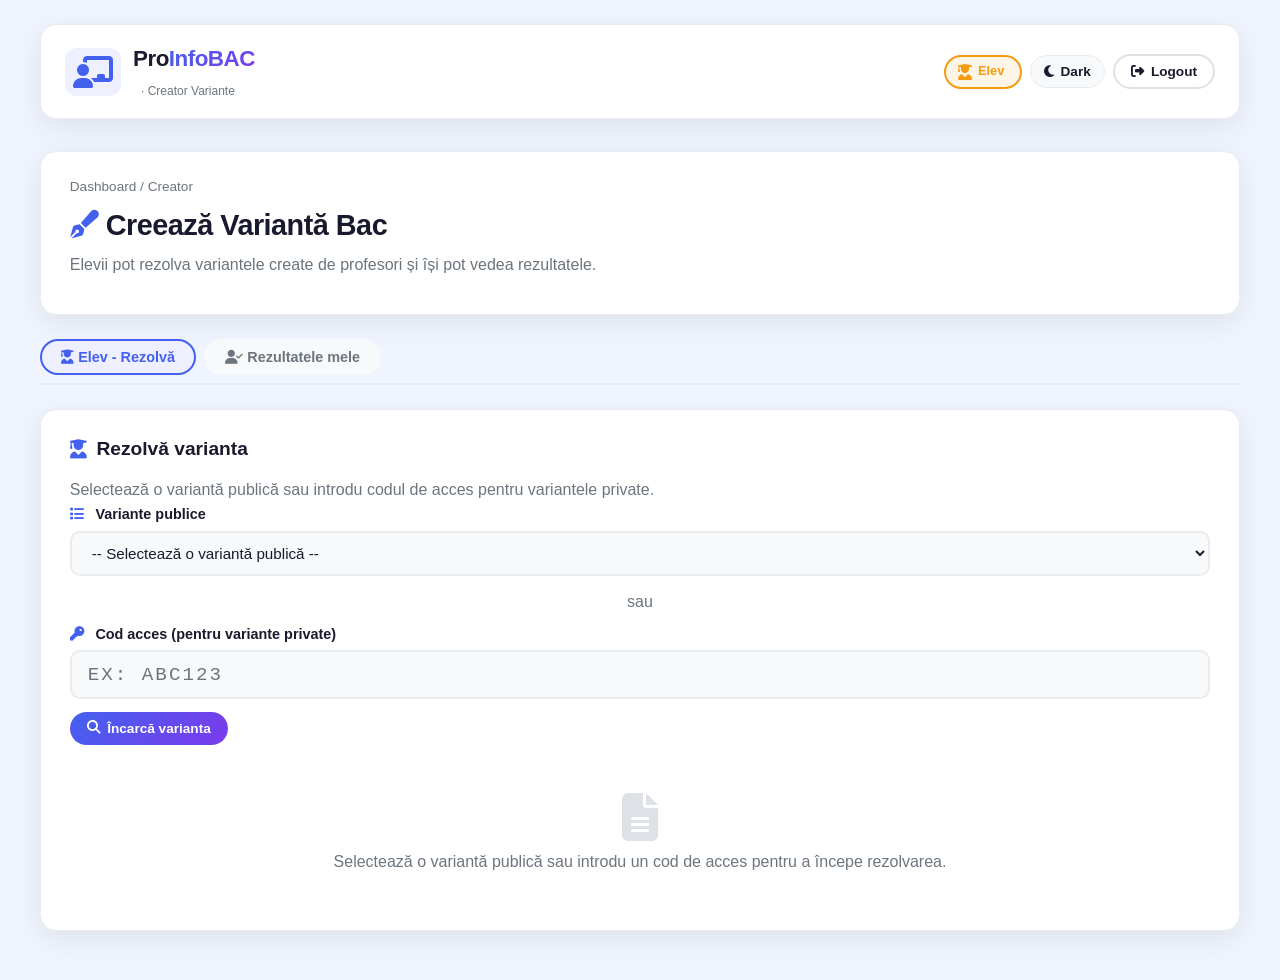
==== commit 0f24f8f7: "ProInfoBac" ====
--- a/frontend/creator.html
+++ b/frontend/creator.html
@@ -435,6 +435,9 @@
             color: var(--primary);
             border-color: var(--primary);
         }
+        .tab.hidden-tab {
+            display: none !important;
+        }
         
         .tab-content { display: none; }
         .tab-content.active { display: block; }
@@ -719,22 +722,28 @@
         <div class="card">
             <div class="breadcrumb">Dashboard / Creator</div>
             <h1 class="page-title"><i class="fas fa-pen-fancy" style="color:var(--primary);"></i> Creează Variantă Bac</h1>
-            <p class="page-description">Profesorii pot crea variante complete de Bacalaureat cu exerciții personalizate și barem.</p>
+            <p class="page-description" id="page-description">Profesorii pot crea variante complete de Bacalaureat cu exerciții personalizate și barem.</p>
         </div>
 
         <!-- ===== TAB-URI ===== -->
-        <div class="taburi">
+        <div class="taburi" id="taburi-container">
+            <!-- Tab-urile pentru PROFESOR -->
             <button class="tab active" onclick="switchTab('profesor')" id="tab-profesor">
                 <i class="fas fa-pen"></i> Profesor - Creează
-            </button>
-            <button class="tab" onclick="switchTab('elev')" id="tab-elev">
-                <i class="fas fa-user-graduate"></i> Elev - Rezolvă
             </button>
             <button class="tab" onclick="switchTab('variante')" id="tab-variante">
                 <i class="fas fa-folder-open"></i> Variantele mele
             </button>
             <button class="tab" onclick="switchTab('rezultate')" id="tab-rezultate">
                 <i class="fas fa-chart-bar"></i> Rezultate
+            </button>
+            
+            <!-- Tab-urile pentru ELEV -->
+            <button class="tab hidden-tab" onclick="switchTab('elev')" id="tab-elev">
+                <i class="fas fa-user-graduate"></i> Elev - Rezolvă
+            </button>
+            <button class="tab hidden-tab" onclick="switchTab('rezultate-elev')" id="tab-rezultate-elev">
+                <i class="fas fa-user-check"></i> Rezultatele mele
             </button>
         </div>
 
@@ -868,7 +877,7 @@
         </div>
 
         <!-- ============================================================ -->
-        <!-- TAB 3: VARIANTELE MELE -->
+        <!-- TAB 3: VARIANTELE MELE (PROFESOR) -->
         <!-- ============================================================ -->
         <div id="tab-variante-content" class="tab-content fade-in">
             <div class="card">
@@ -878,7 +887,7 @@
         </div>
 
         <!-- ============================================================ -->
-        <!-- TAB 4: REZULTATE -->
+        <!-- TAB 4: REZULTATE (PROFESOR - vede toate rezultatele) -->
         <!-- ============================================================ -->
         <div id="tab-rezultate-content" class="tab-content fade-in">
             <div class="card">
@@ -895,6 +904,22 @@
                     <div class="empty-state">
                         <i class="fas fa-inbox"></i>
                         <p>Nu există rezultate pentru varianta selectată.</p>
+                    </div>
+                </div>
+            </div>
+        </div>
+
+        <!-- ============================================================ -->
+        <!-- TAB 5: REZULTATELE MELE (ELEV - vede doar propriile rezultate) -->
+        <!-- ============================================================ -->
+        <div id="tab-rezultate-elev-content" class="tab-content fade-in">
+            <div class="card">
+                <div class="card-title"><i class="fas fa-user-check"></i> Rezultatele mele</div>
+                <p class="text-muted">Aici îți poți vedea rezultatele obținute la variantele pe care le-ai rezolvat.</p>
+                <div id="rezultate-elev-container">
+                    <div class="empty-state">
+                        <i class="fas fa-inbox"></i>
+                        <p>Nu ai rezolvat încă nicio variantă.</p>
                     </div>
                 </div>
             </div>
@@ -924,13 +949,17 @@
             
             await verificaRol();
             
-            for (let i = 0; i < 5; i++) adaugaExercitiuS1();
-            for (let i = 0; i < 3; i++) adaugaExercitiuS2();
-            for (let i = 0; i < 2; i++) adaugaExercitiuS3();
-            
-            incarcaVarianteSelectRezultate();
-            incarcaVarianteLista();
+            // Inițializare exerciții doar pentru profesor
+            if (rolUtilizator === 'teacher') {
+                for (let i = 0; i < 5; i++) adaugaExercitiuS1();
+                for (let i = 0; i < 3; i++) adaugaExercitiuS2();
+                for (let i = 0; i < 2; i++) adaugaExercitiuS3();
+                incarcaVarianteSelectRezultate();
+                incarcaVarianteLista();
+            }
+            
             incarcaVariantePublice();
+            incarcaRezultateElev();
             
             updateToggleStatus();
         });
@@ -942,6 +971,8 @@
             const checkbox = document.getElementById('varianta-publica');
             const statusLabel = document.getElementById('toggle-status-label');
             const vizibilitateText = document.getElementById('vizibilitate-text');
+            
+            if (!checkbox) return;
             
             if (checkbox.checked) {
                 statusLabel.textContent = '🌍 Publică';
@@ -974,53 +1005,65 @@
                 if (response.ok) {
                     const data = await response.json();
                     rolUtilizator = data.role || 'student';
+                    numeUtilizator = data.name || data.email || 'Elev';
                 } else {
                     const savedRole = localStorage.getItem('rolUtilizator');
                     rolUtilizator = savedRole || 'student';
+                    numeUtilizator = localStorage.getItem('numeUtilizator') || 'Elev';
                 }
             } catch (error) {
                 const savedRole = localStorage.getItem('rolUtilizator');
                 rolUtilizator = savedRole || 'student';
+                numeUtilizator = localStorage.getItem('numeUtilizator') || 'Elev';
             }
             
             // Actualizăm indicatorul de rol
             const roleBadge = document.getElementById('role-badge');
             const roleText = document.getElementById('role-text');
+            const pageDescription = document.getElementById('page-description');
             
             if (rolUtilizator === 'teacher') {
                 roleBadge.className = 'role-badge teacher';
                 roleBadge.querySelector('i').className = 'fas fa-chalkboard-teacher';
                 roleText.textContent = 'Profesor';
+                pageDescription.textContent = 'Profesorii pot crea variante complete de Bacalaureat cu exerciții personalizate și barem.';
                 
-                // Profesorul vede toate tab-urile
-                document.getElementById('tab-profesor').style.display = 'inline-flex';
-                if (document.getElementById('tab-profesor-content').innerHTML.includes('restrictie-profesor')) {
-                    location.reload();
+                // Ascundem tab-urile de elev
+                document.getElementById('tab-elev').classList.add('hidden-tab');
+                document.getElementById('tab-rezultate-elev').classList.add('hidden-tab');
+                
+                // Arătăm tab-urile de profesor
+                document.getElementById('tab-profesor').classList.remove('hidden-tab');
+                document.getElementById('tab-variante').classList.remove('hidden-tab');
+                document.getElementById('tab-rezultate').classList.remove('hidden-tab');
+                
+                // Dacă suntem pe un tab de elev, trecem la profesor
+                if (document.getElementById('tab-elev-content').classList.contains('active') ||
+                    document.getElementById('tab-rezultate-elev-content').classList.contains('active')) {
+                    switchTab('profesor');
                 }
+                
             } else {
                 roleBadge.className = 'role-badge student';
                 roleBadge.querySelector('i').className = 'fas fa-user-graduate';
                 roleText.textContent = 'Elev';
+                pageDescription.textContent = 'Elevii pot rezolva variantele create de profesori și își pot vedea rezultatele.';
                 
-                // Elevul vede doar tab-urile de rezolvare
-                document.getElementById('tab-profesor').style.display = 'none';
-                document.getElementById('tab-profesor-content').innerHTML = `
-                    <div class="restrictie-profesor" style="margin:1rem;">
-                        <i class="fas fa-lock"></i>
-                        <h3>Acces restricționat</h3>
-                        <p>Doar profesorii pot crea variante de Bacalaureat.</p>
-                        <p style="font-size:0.9rem; margin-top:0.5rem;">
-                            <i class="fas fa-info-circle"></i> Rolul tău actual: <strong>Elev</strong>
-                        </p>
-                        <p style="font-size:0.85rem; margin-top:0.5rem; color:var(--text-secondary);">
-                            Poți rezolva variantele create de profesori în tab-ul "Elev - Rezolvă".
-                        </p>
-                        <button class="btn btn-primary" onclick="window.location.href='/login'" style="margin-top:0.8rem;">
-                            <i class="fas fa-sign-in-alt"></i> Autentifică-te ca profesor
-                        </button>
-                    </div>
-                `;
-                switchTab('elev');
+                // Ascundem tab-urile de profesor
+                document.getElementById('tab-profesor').classList.add('hidden-tab');
+                document.getElementById('tab-variante').classList.add('hidden-tab');
+                document.getElementById('tab-rezultate').classList.add('hidden-tab');
+                
+                // Arătăm tab-urile de elev
+                document.getElementById('tab-elev').classList.remove('hidden-tab');
+                document.getElementById('tab-rezultate-elev').classList.remove('hidden-tab');
+                
+                // Dacă suntem pe un tab de profesor, trecem la elev
+                if (document.getElementById('tab-profesor-content').classList.contains('active') ||
+                    document.getElementById('tab-variante-content').classList.contains('active') ||
+                    document.getElementById('tab-rezultate-content').classList.contains('active')) {
+                    switchTab('elev');
+                }
             }
         }
 
@@ -1032,6 +1075,7 @@
         let rezultateElevi = JSON.parse(localStorage.getItem('rezultateElevi')) || {};
         let variantaCurentaElev = null;
         let rolUtilizator = 'student';
+        let numeUtilizator = 'Elev';
         let idCounterS1 = 0;
         let idCounterS2 = 0;
         let idCounterS3 = 0;
@@ -1278,13 +1322,17 @@
         // ============================================================
         function switchTab(tab) {
             document.querySelectorAll('.tab').forEach(t => t.classList.remove('active'));
-            document.getElementById('tab-' + tab).classList.add('active');
+            const tabBtn = document.getElementById('tab-' + tab);
+            if (tabBtn) tabBtn.classList.add('active');
+            
             document.querySelectorAll('.tab-content').forEach(el => el.classList.remove('active'));
-            document.getElementById('tab-' + tab + '-content').classList.add('active');
+            const content = document.getElementById('tab-' + tab + '-content');
+            if (content) content.classList.add('active');
             
             if (tab === 'rezultate') incarcaVarianteSelectRezultate();
             if (tab === 'variante') incarcaVarianteLista();
             if (tab === 'elev') incarcaVariantePublice();
+            if (tab === 'rezultate-elev') incarcaRezultateElev();
         }
 
         // ============================================================
@@ -1292,6 +1340,8 @@
         // ============================================================
         function incarcaVariantePublice() {
             const select = document.getElementById('varianta-select-publica');
+            if (!select) return;
+            
             select.innerHTML = '<option value="">-- Selectează o variantă publică --</option>';
             
             const variantePublice = variantePublicate.filter(v => v.publica === true);
@@ -1458,6 +1508,9 @@
             
             const numeElev = prompt('Introdu numele tău:');
             if (!numeElev) return;
+            
+            // Salvează numele în localStorage pentru a fi folosit la rezultate
+            localStorage.setItem('numeElevCurent', numeElev);
             
             const s1Raspunsuri = variantaCurentaElev.s1.map((q, idx) => {
                 const selected = document.querySelector(`input[name="s1_elev_${idx}"]:checked`);
@@ -1680,10 +1733,12 @@
         }
 
         // ============================================================
-        // VARIANTE LISTA
+        // VARIANTE LISTA (PROFESOR)
         // ============================================================
         function incarcaVarianteLista() {
             const container = document.getElementById('variante-lista-container');
+            if (!container) return;
+            
             if (variantePublicate.length === 0) {
                 container.innerHTML = `
                     <div class="empty-state">
@@ -1743,10 +1798,12 @@
         }
 
         // ============================================================
-        // REZULTATE
+        // REZULTATE (PROFESOR - vede toate rezultatele)
         // ============================================================
         function incarcaVarianteSelectRezultate() {
             const select = document.getElementById('varianta-select-rezultate');
+            if (!select) return;
+            
             select.innerHTML = '<option value="">-- Selectează o variantă --</option>';
             variantePublicate.forEach(v => {
                 const opt = document.createElement('option');
@@ -1760,6 +1817,8 @@
             const select = document.getElementById('varianta-select-rezultate');
             const id = parseInt(select.value);
             const container = document.getElementById('rezultate-container');
+            
+            if (!container) return;
             
             if (!id || !rezultateElevi[id] || rezultateElevi[id].length === 0) {
                 container.innerHTML = `
@@ -1932,6 +1991,148 @@
         }
 
         // ============================================================
+        // REZULTATELE ELEVULUI (doar propriile rezultate)
+        // ============================================================
+        function incarcaRezultateElev() {
+            const container = document.getElementById('rezultate-elev-container');
+            if (!container) return;
+            
+            // Obținem numele elevului din localStorage
+            const numeElev = localStorage.getItem('numeElevCurent') || 'Elev';
+            
+            // Colectăm toate rezultatele care aparțin acestui elev
+            const rezultateElev = [];
+            for (const variantaId in rezultateElevi) {
+                const rezultate = rezultateElevi[variantaId];
+                rezultate.forEach(r => {
+                    if (r.numeElev === numeElev) {
+                        // Găsim varianta pentru a afișa titlul
+                        const varianta = variantePublicate.find(v => v.id === r.variantaId);
+                        rezultateElev.push({
+                            ...r,
+                            variantaTitlu: varianta ? varianta.titlu : 'Varianta necunoscută',
+                            variantaAn: varianta ? varianta.an : ''
+                        });
+                    }
+                });
+            }
+            
+            // Sortăm descrescător după dată
+            rezultateElev.sort((a, b) => new Date(b.data) - new Date(a.data));
+            
+            if (rezultateElev.length === 0) {
+                container.innerHTML = `
+                    <div class="empty-state">
+                        <i class="fas fa-inbox"></i>
+                        <p>Nu ai rezolvat încă nicio variantă.</p>
+                    </div>
+                `;
+                return;
+            }
+            
+            let html = `
+                <div style="background:var(--primary-light); padding:0.8rem 1.2rem; border-radius:12px; margin-bottom:1rem;">
+                    <strong><i class="fas fa-user"></i> Rezultatele pentru: ${numeElev}</strong>
+                    <span style="font-size:0.85rem; color:var(--text-secondary); margin-left:0.5rem;">(${rezultateElev.length} rezolvări)</span>
+                </div>
+            `;
+            
+            rezultateElev.forEach((r) => {
+                const statusClass = r.status === 'graded' ? 'graded' : 'pending';
+                const statusText = r.status === 'graded' ? '✅ Notat' : '⏳ În așteptare';
+                
+                // Calculează câte răspunsuri corecte la grilă
+                const varianta = variantePublicate.find(v => v.id === r.variantaId);
+                let corecteS1 = 0;
+                if (varianta && varianta.s1) {
+                    r.s1.forEach((rasp, idx) => {
+                        if (rasp === varianta.s1[idx]?.corect) corecteS1++;
+                    });
+                }
+                
+                html += `
+                    <div class="rezultat-elev" style="border-left-color: ${r.status === 'graded' ? 'var(--success)' : 'var(--warning)'};">
+                        <div class="elev-info">
+                            <strong><i class="fas fa-file-alt"></i> ${r.variantaTitlu} ${r.variantaAn ? '(' + r.variantaAn + ')' : ''}</strong>
+                            <span style="font-size:0.8rem; color:var(--text-secondary);">${new Date(r.data).toLocaleString()}</span>
+                            <span class="badge-status ${statusClass}">${statusText}</span>
+                        </div>
+                        
+                        ${r.nota !== null ? `
+                            <div style="margin:0.5rem 0; padding:0.5rem 1rem; background:var(--bg-card); border-radius:8px; border-left:4px solid var(--primary);">
+                                <strong style="font-size:1.2rem; color:var(--primary);">Nota: ${r.nota}/10</strong>
+                            </div>
+                        ` : `
+                            <div style="margin:0.5rem 0; padding:0.5rem 1rem; background:var(--bg-card); border-radius:8px; border-left:4px solid var(--warning);">
+                                <span style="color:var(--warning);">⏳ În așteptarea evaluării de către profesor...</span>
+                            </div>
+                        `}
+                        
+                        <div style="font-size:0.85rem; color:var(--text-secondary);">
+                            <span>📝 Grilă: ${corecteS1}/${r.s1.length} corecte</span>
+                            <span style="margin-left:0.5rem;">•</span>
+                            <span>📝 Pseudocod: ${r.s2.filter(s => s && s.trim().length > 0).length} răspunsuri</span>
+                            <span style="margin-left:0.5rem;">•</span>
+                            <span>📝 Programare: ${r.s3.filter(s => s && s.trim().length > 0).length} răspunsuri</span>
+                        </div>
+                        
+                        <button class="btn btn-outline btn-sm" onclick="toggleDetaliiRezultat(${r.id})" style="margin-top:0.5rem;">
+                            <i class="fas fa-chevron-down"></i> Vezi detalii
+                        </button>
+                        <div id="detalii-rezultat-${r.id}" style="display:none; margin-top:0.5rem;">
+                            <div style="background:var(--bg-card); padding:0.8rem; border-radius:8px;">
+                                <h5 style="color:var(--primary);">Subiectul I - Grilă</h5>
+                                ${r.s1.map((rasp, idx) => {
+                                    const corect = varianta?.s1[idx]?.corect;
+                                    const isCorect = rasp === corect;
+                                    return `
+                                        <div style="font-size:0.85rem; padding:0.2rem 0;">
+                                            Q${idx+1}: Răspuns: ${rasp !== -1 ? String.fromCharCode(65 + rasp) : 'N/A'}
+                                            ${corect !== undefined ? `
+                                                <span style="color:${isCorect ? 'var(--success)' : 'var(--danger)'}; margin-left:0.5rem;">
+                                                    ${isCorect ? '✅' : '❌'} (corect: ${String.fromCharCode(65 + corect)})
+                                                </span>
+                                            ` : ''}
+                                        </div>
+                                    `;
+                                }).join('')}
+                                
+                                <h5 style="color:var(--warning); margin-top:0.5rem;">Subiectul II - Pseudocod</h5>
+                                ${r.s2.map((rasp, idx) => `
+                                    <div style="font-size:0.85rem; padding:0.2rem 0;">
+                                        Q${idx+1}: ${rasp || '(lipsă răspuns)'}
+                                    </div>
+                                `).join('')}
+                                
+                                <h5 style="color:var(--danger); margin-top:0.5rem;">Subiectul III - Programare C++</h5>
+                                ${r.s3.map((rasp, idx) => `
+                                    <div style="font-size:0.85rem; padding:0.2rem 0;">
+                                        Q${idx+1}: ${rasp || '(lipsă răspuns)'}
+                                    </div>
+                                `).join('')}
+                            </div>
+                        </div>
+                    </div>
+                `;
+            });
+            
+            container.innerHTML = html;
+        }
+
+        function toggleDetaliiRezultat(rezultatId) {
+            const el = document.getElementById(`detalii-rezultat-${rezultatId}`);
+            if (el) {
+                el.style.display = el.style.display === 'none' ? 'block' : 'none';
+                const btn = el.parentElement.querySelector('.btn');
+                if (btn) {
+                    btn.innerHTML = el.style.display === 'none' ? 
+                        '<i class="fas fa-chevron-down"></i> Vezi detalii' : 
+                        '<i class="fas fa-chevron-up"></i> Ascunde detalii';
+                }
+            }
+        }
+
+        // ============================================================
         // TOAST & RESET
         // ============================================================
         function showToast(message) {
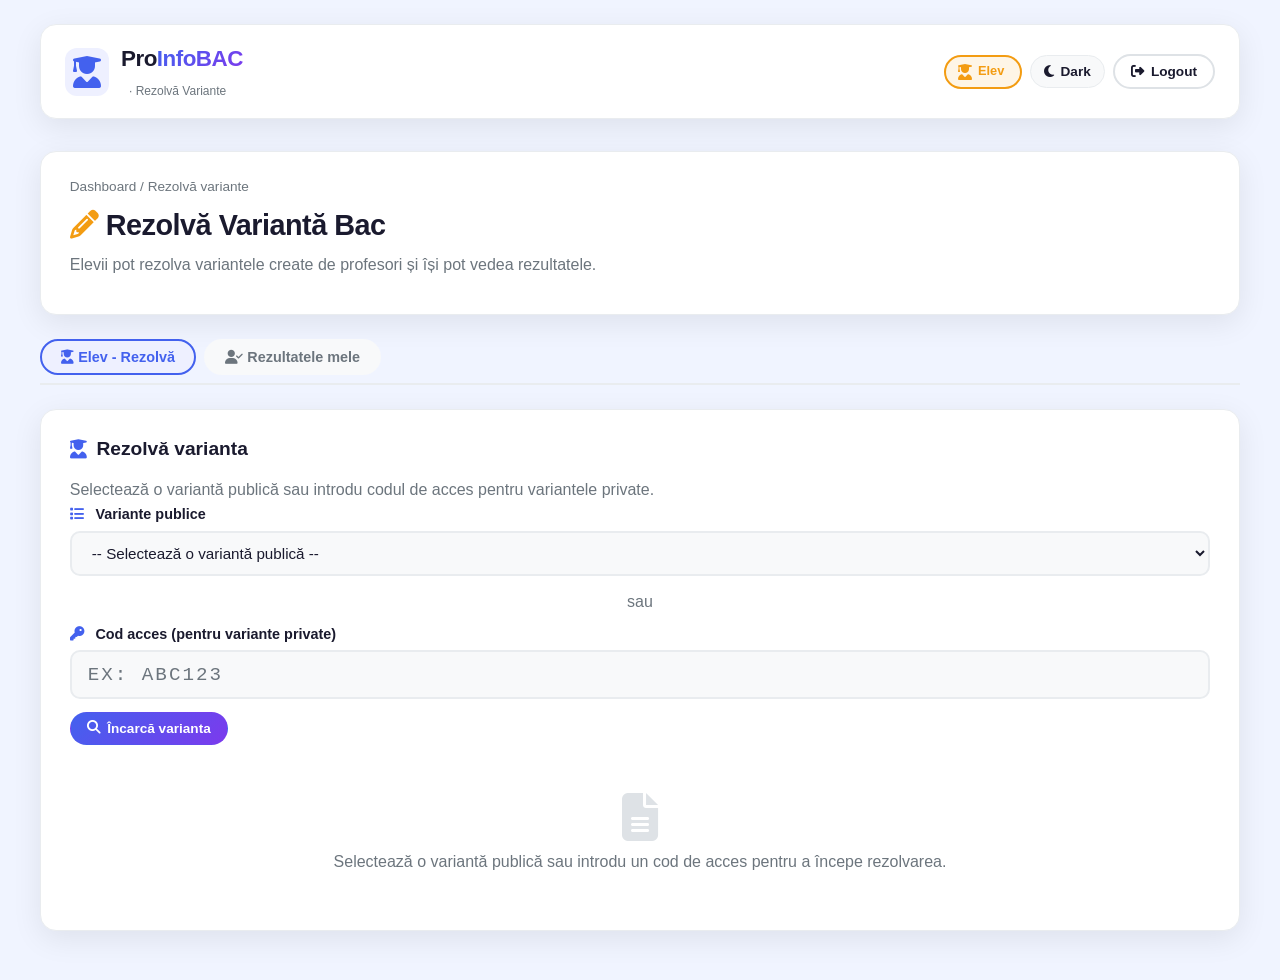
==== commit ea106689: "ProInfoBac" ====
--- a/frontend/creator.html
+++ b/frontend/creator.html
@@ -697,10 +697,10 @@
         <!-- ===== HEADER ===== -->
         <header class="app-header">
             <div class="logo-area" onclick="window.location.href='/dashboard'">
-                <i class="fas fa-chalkboard-teacher"></i>
+                <i class="fas fa-chalkboard-teacher" id="header-icon"></i>
                 <div>
                     <h1>Pro<span>InfoBAC</span></h1>
-                    <small>· Creator Variante</small>
+                    <small id="header-subtitle">· Creator Variante</small>
                 </div>
             </div>
             <div class="header-actions">
@@ -720,8 +720,8 @@
 
         <!-- ===== PAGE TITLE ===== -->
         <div class="card">
-            <div class="breadcrumb">Dashboard / Creator</div>
-            <h1 class="page-title"><i class="fas fa-pen-fancy" style="color:var(--primary);"></i> Creează Variantă Bac</h1>
+            <div class="breadcrumb" id="page-breadcrumb">Dashboard / Creator</div>
+            <h1 class="page-title" id="page-title"><i class="fas fa-pen-fancy" style="color:var(--primary);"></i> Creează Variantă Bac</h1>
             <p class="page-description" id="page-description">Profesorii pot crea variante complete de Bacalaureat cu exerciții personalizate și barem.</p>
         </div>
 
@@ -729,21 +729,21 @@
         <div class="taburi" id="taburi-container">
             <!-- Tab-urile pentru PROFESOR -->
             <button class="tab active" onclick="switchTab('profesor')" id="tab-profesor">
-                <i class="fas fa-pen"></i> Profesor - Creează
+                <i class="fas fa-pen"></i> <span id="tab-profesor-text">Profesor - Creează</span>
             </button>
             <button class="tab" onclick="switchTab('variante')" id="tab-variante">
-                <i class="fas fa-folder-open"></i> Variantele mele
+                <i class="fas fa-folder-open"></i> <span id="tab-variante-text">Variantele mele</span>
             </button>
             <button class="tab" onclick="switchTab('rezultate')" id="tab-rezultate">
-                <i class="fas fa-chart-bar"></i> Rezultate
+                <i class="fas fa-chart-bar"></i> <span id="tab-rezultate-text">Rezultate</span>
             </button>
             
             <!-- Tab-urile pentru ELEV -->
             <button class="tab hidden-tab" onclick="switchTab('elev')" id="tab-elev">
-                <i class="fas fa-user-graduate"></i> Elev - Rezolvă
+                <i class="fas fa-user-graduate"></i> <span id="tab-elev-text">Elev - Rezolvă</span>
             </button>
             <button class="tab hidden-tab" onclick="switchTab('rezultate-elev')" id="tab-rezultate-elev">
-                <i class="fas fa-user-check"></i> Rezultatele mele
+                <i class="fas fa-user-check"></i> <span id="tab-rezultate-elev-text">Rezultatele mele</span>
             </button>
         </div>
 
@@ -825,7 +825,7 @@
             <div class="card">
                 <div style="display:flex; gap:0.75rem; flex-wrap:wrap; justify-content:center;">
                     <button class="btn btn-success" onclick="publicaVarianta()" style="padding:0.8rem 2rem; font-size:1.1rem;">
-                        <i class="fas fa-paper-plane"></i> Publică Varianta
+                        <i class="fas fa-paper-plane"></i> <span id="publica-btn-text">Publică Varianta</span>
                     </button>
                     <button class="btn btn-outline" onclick="resetVarianta()">
                         <i class="fas fa-undo"></i> Resetează
@@ -881,7 +881,7 @@
         <!-- ============================================================ -->
         <div id="tab-variante-content" class="tab-content fade-in">
             <div class="card">
-                <div class="card-title"><i class="fas fa-folder-open"></i> Variantele mele publicate</div>
+                <div class="card-title"><i class="fas fa-folder-open"></i> <span id="variante-lista-title">Variantele mele publicate</span></div>
                 <div id="variante-lista-container"></div>
             </div>
         </div>
@@ -891,7 +891,7 @@
         <!-- ============================================================ -->
         <div id="tab-rezultate-content" class="tab-content fade-in">
             <div class="card">
-                <div class="card-title"><i class="fas fa-chart-bar"></i> Rezultatele elevilor</div>
+                <div class="card-title"><i class="fas fa-chart-bar"></i> <span id="rezultate-title">Rezultatele elevilor</span></div>
 
                 <div class="form-group">
                     <label><i class="fas fa-list"></i> Alege varianta</label>
@@ -953,7 +953,7 @@
             if (rolUtilizator === 'teacher') {
                 for (let i = 0; i < 5; i++) adaugaExercitiuS1();
                 for (let i = 0; i < 3; i++) adaugaExercitiuS2();
-                for (let i = 0; i < 2; i++) adaugaExercitiuS3();
+                for (let i = 0; i < 3; i++) adaugaExercitiuS3();
                 incarcaVarianteSelectRezultate();
                 incarcaVarianteLista();
             }
@@ -1017,16 +1017,35 @@
                 numeUtilizator = localStorage.getItem('numeUtilizator') || 'Elev';
             }
             
-            // Actualizăm indicatorul de rol
+            // Actualizăm UI-ul în funcție de rol
+            actualizeazaUIInFunctieDeRol();
+        }
+
+        // ============================================================
+        // ACTUALIZEAZĂ UI-UL ÎN FUNCȚIE DE ROL
+        // ============================================================
+        function actualizeazaUIInFunctieDeRol() {
             const roleBadge = document.getElementById('role-badge');
             const roleText = document.getElementById('role-text');
+            const pageTitle = document.getElementById('page-title');
             const pageDescription = document.getElementById('page-description');
+            const pageBreadcrumb = document.getElementById('page-breadcrumb');
+            const headerSubtitle = document.getElementById('header-subtitle');
+            const headerIcon = document.getElementById('header-icon');
+            const publicaBtnText = document.getElementById('publica-btn-text');
             
             if (rolUtilizator === 'teacher') {
+                // PROFESOR
                 roleBadge.className = 'role-badge teacher';
                 roleBadge.querySelector('i').className = 'fas fa-chalkboard-teacher';
                 roleText.textContent = 'Profesor';
+                
+                pageTitle.innerHTML = '<i class="fas fa-pen-fancy" style="color:var(--primary);"></i> Creează Variantă Bac';
                 pageDescription.textContent = 'Profesorii pot crea variante complete de Bacalaureat cu exerciții personalizate și barem.';
+                pageBreadcrumb.textContent = 'Dashboard / Creator';
+                headerSubtitle.textContent = '· Creator Variante';
+                headerIcon.className = 'fas fa-chalkboard-teacher';
+                publicaBtnText.textContent = 'Publică Varianta';
                 
                 // Ascundem tab-urile de elev
                 document.getElementById('tab-elev').classList.add('hidden-tab');
@@ -1037,6 +1056,13 @@
                 document.getElementById('tab-variante').classList.remove('hidden-tab');
                 document.getElementById('tab-rezultate').classList.remove('hidden-tab');
                 
+                // Actualizăm textele tab-urilor de profesor
+                document.getElementById('tab-profesor-text').textContent = 'Profesor - Creează';
+                document.getElementById('tab-variante-text').textContent = 'Variantele mele';
+                document.getElementById('tab-rezultate-text').textContent = 'Rezultate';
+                document.getElementById('variante-lista-title').textContent = 'Variantele mele publicate';
+                document.getElementById('rezultate-title').textContent = 'Rezultatele elevilor';
+                
                 // Dacă suntem pe un tab de elev, trecem la profesor
                 if (document.getElementById('tab-elev-content').classList.contains('active') ||
                     document.getElementById('tab-rezultate-elev-content').classList.contains('active')) {
@@ -1044,10 +1070,17 @@
                 }
                 
             } else {
+                // ELEV
                 roleBadge.className = 'role-badge student';
                 roleBadge.querySelector('i').className = 'fas fa-user-graduate';
                 roleText.textContent = 'Elev';
+                
+                pageTitle.innerHTML = '<i class="fas fa-pencil-alt" style="color:var(--warning);"></i> Rezolvă Variantă Bac';
                 pageDescription.textContent = 'Elevii pot rezolva variantele create de profesori și își pot vedea rezultatele.';
+                pageBreadcrumb.textContent = 'Dashboard / Rezolvă variante';
+                headerSubtitle.textContent = '· Rezolvă Variante';
+                headerIcon.className = 'fas fa-user-graduate';
+                publicaBtnText.textContent = 'Rezolvă Varianta';
                 
                 // Ascundem tab-urile de profesor
                 document.getElementById('tab-profesor').classList.add('hidden-tab');
@@ -1057,6 +1090,10 @@
                 // Arătăm tab-urile de elev
                 document.getElementById('tab-elev').classList.remove('hidden-tab');
                 document.getElementById('tab-rezultate-elev').classList.remove('hidden-tab');
+                
+                // Actualizăm textele tab-urilor de elev
+                document.getElementById('tab-elev-text').textContent = 'Elev - Rezolvă';
+                document.getElementById('tab-rezultate-elev-text').textContent = 'Rezultatele mele';
                 
                 // Dacă suntem pe un tab de profesor, trecem la elev
                 if (document.getElementById('tab-profesor-content').classList.contains('active') ||
@@ -1665,7 +1702,7 @@
             
             for (let i = 0; i < 5; i++) adaugaExercitiuS1();
             for (let i = 0; i < 3; i++) adaugaExercitiuS2();
-            for (let i = 0; i < 2; i++) adaugaExercitiuS3();
+            for (let i = 0; i < 3; i++) adaugaExercitiuS3();
             
             showToast(mesaj);
         }
@@ -2154,7 +2191,7 @@
             document.querySelectorAll('#s3-container .exercitiu-item').forEach(el => el.remove());
             for (let i = 0; i < 5; i++) adaugaExercitiuS1();
             for (let i = 0; i < 3; i++) adaugaExercitiuS2();
-            for (let i = 0; i < 2; i++) adaugaExercitiuS3();
+            for (let i = 0; i < 3; i++) adaugaExercitiuS3();
             document.getElementById('varianta-titlu').value = 'Varianta 1 - Algoritmi';
             document.getElementById('varianta-an').value = '2025';
             document.getElementById('varianta-desc').value = 'Test pentru pregătirea examenului de Bacalaureat';
